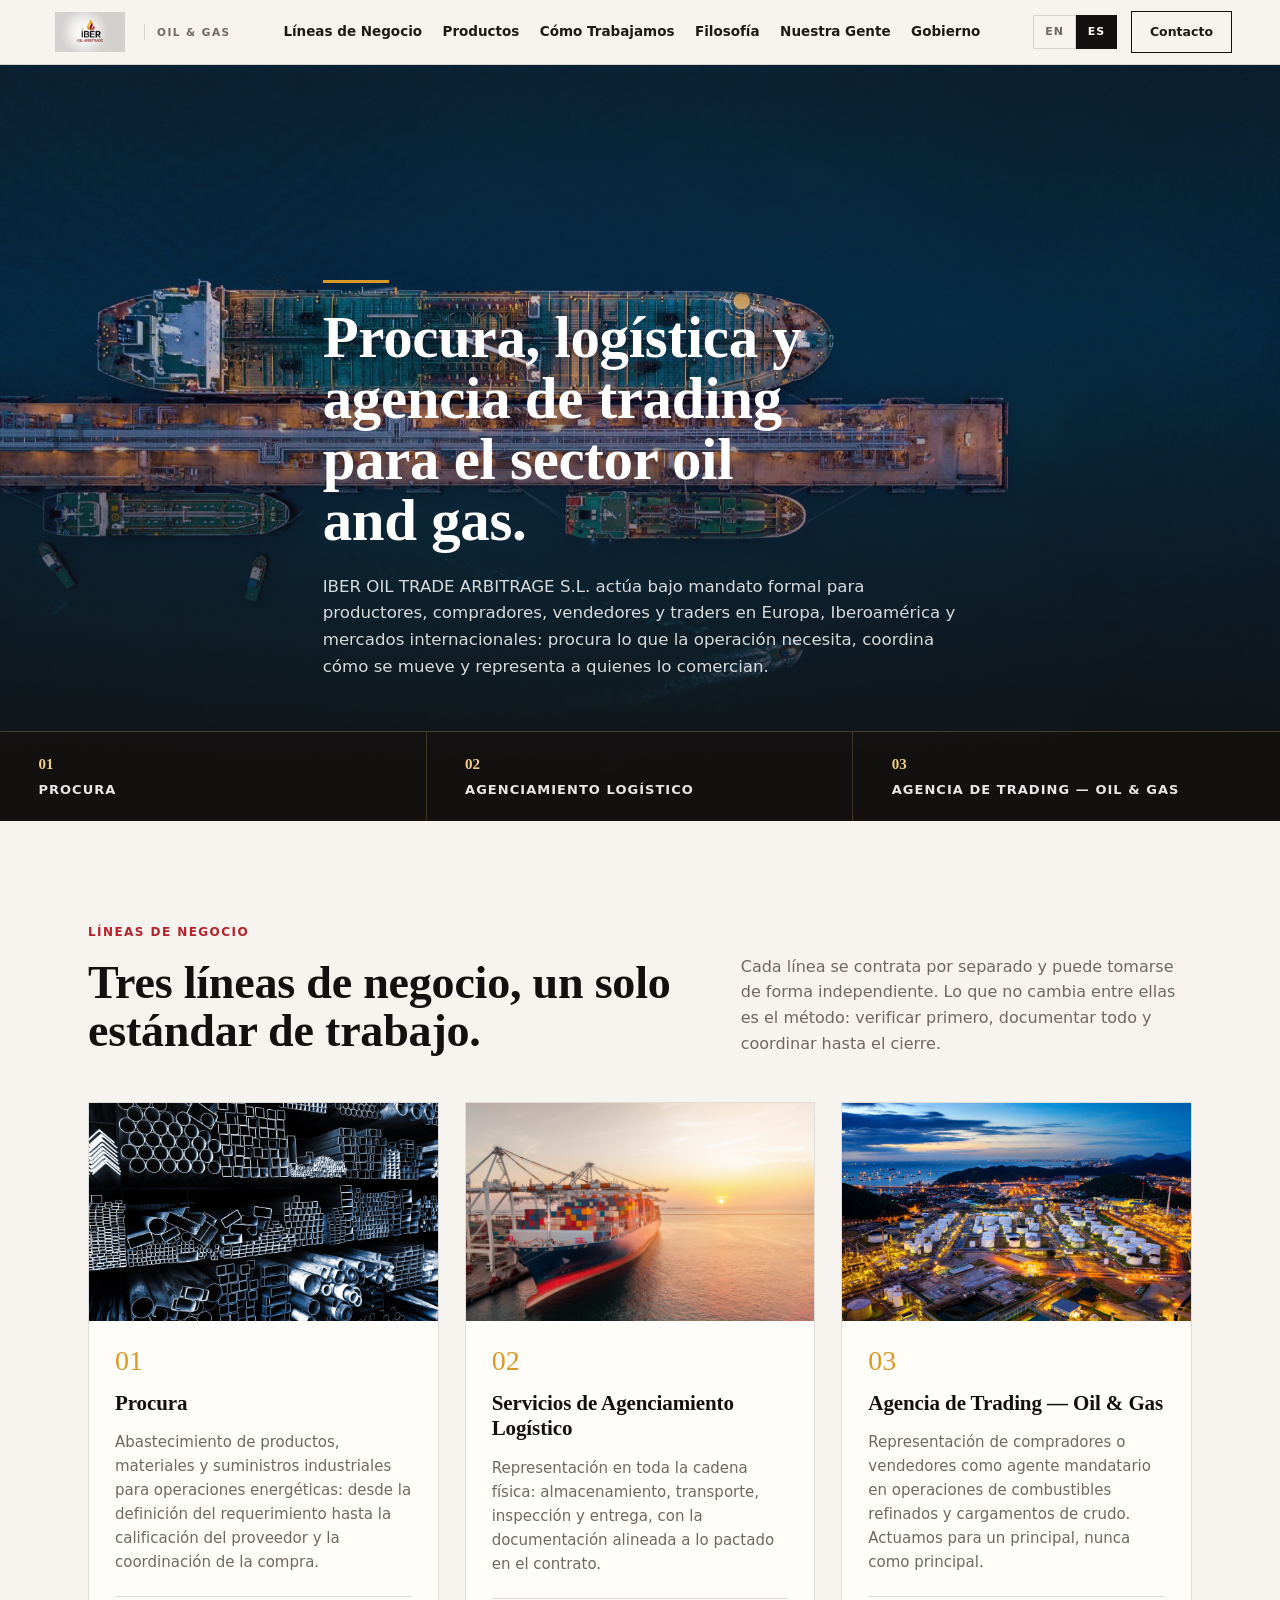
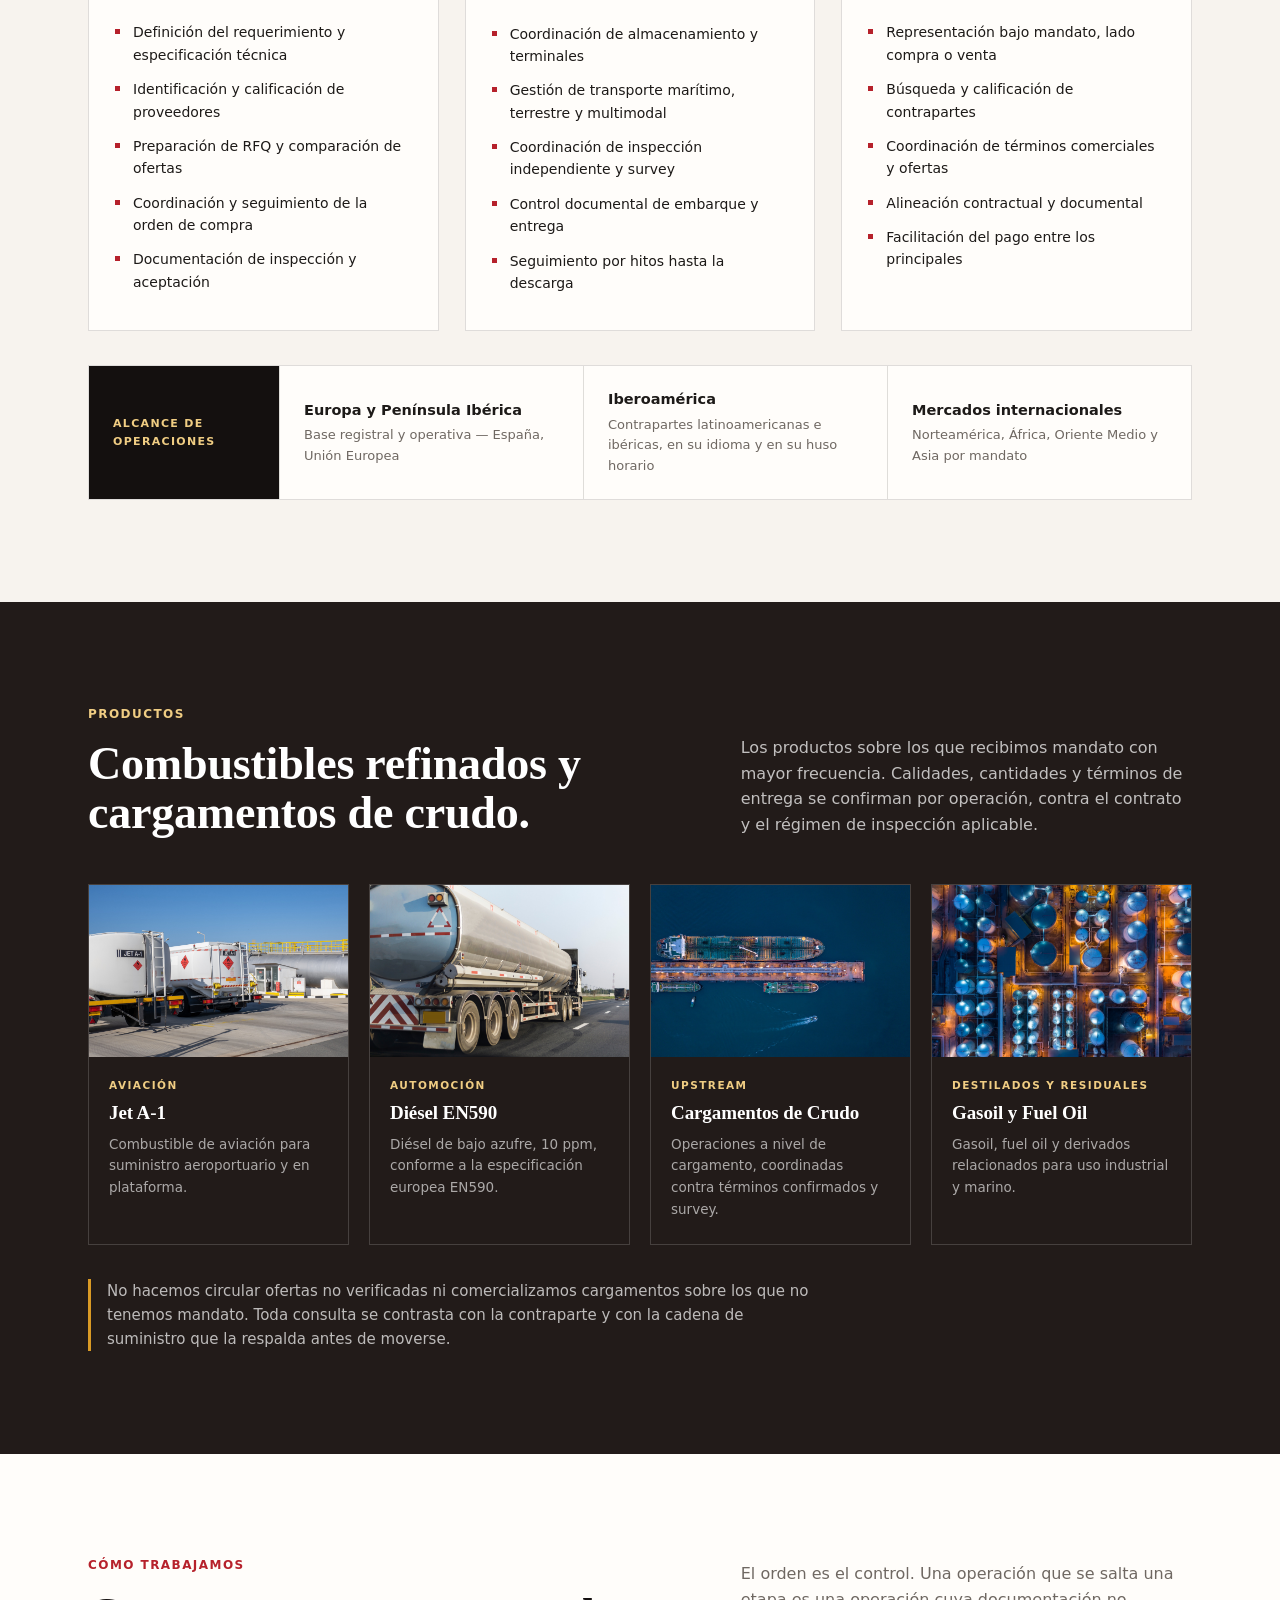
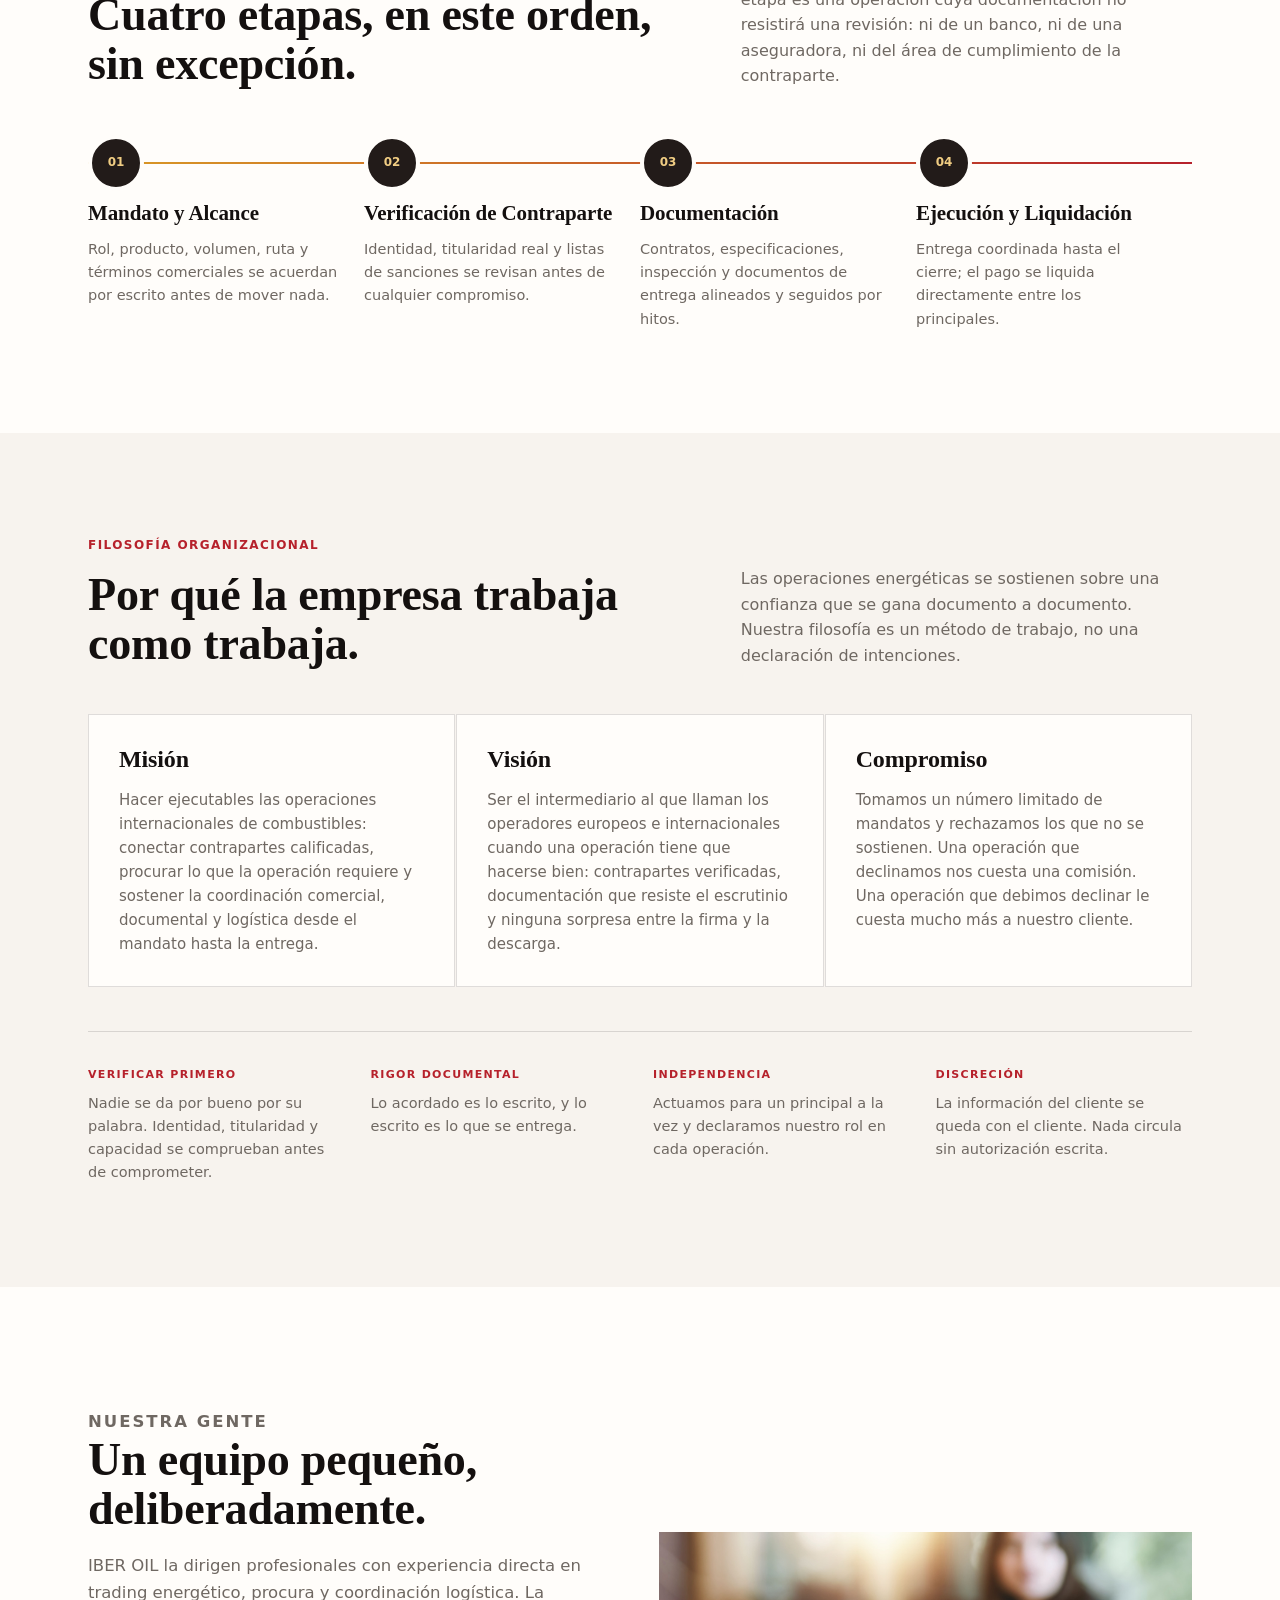
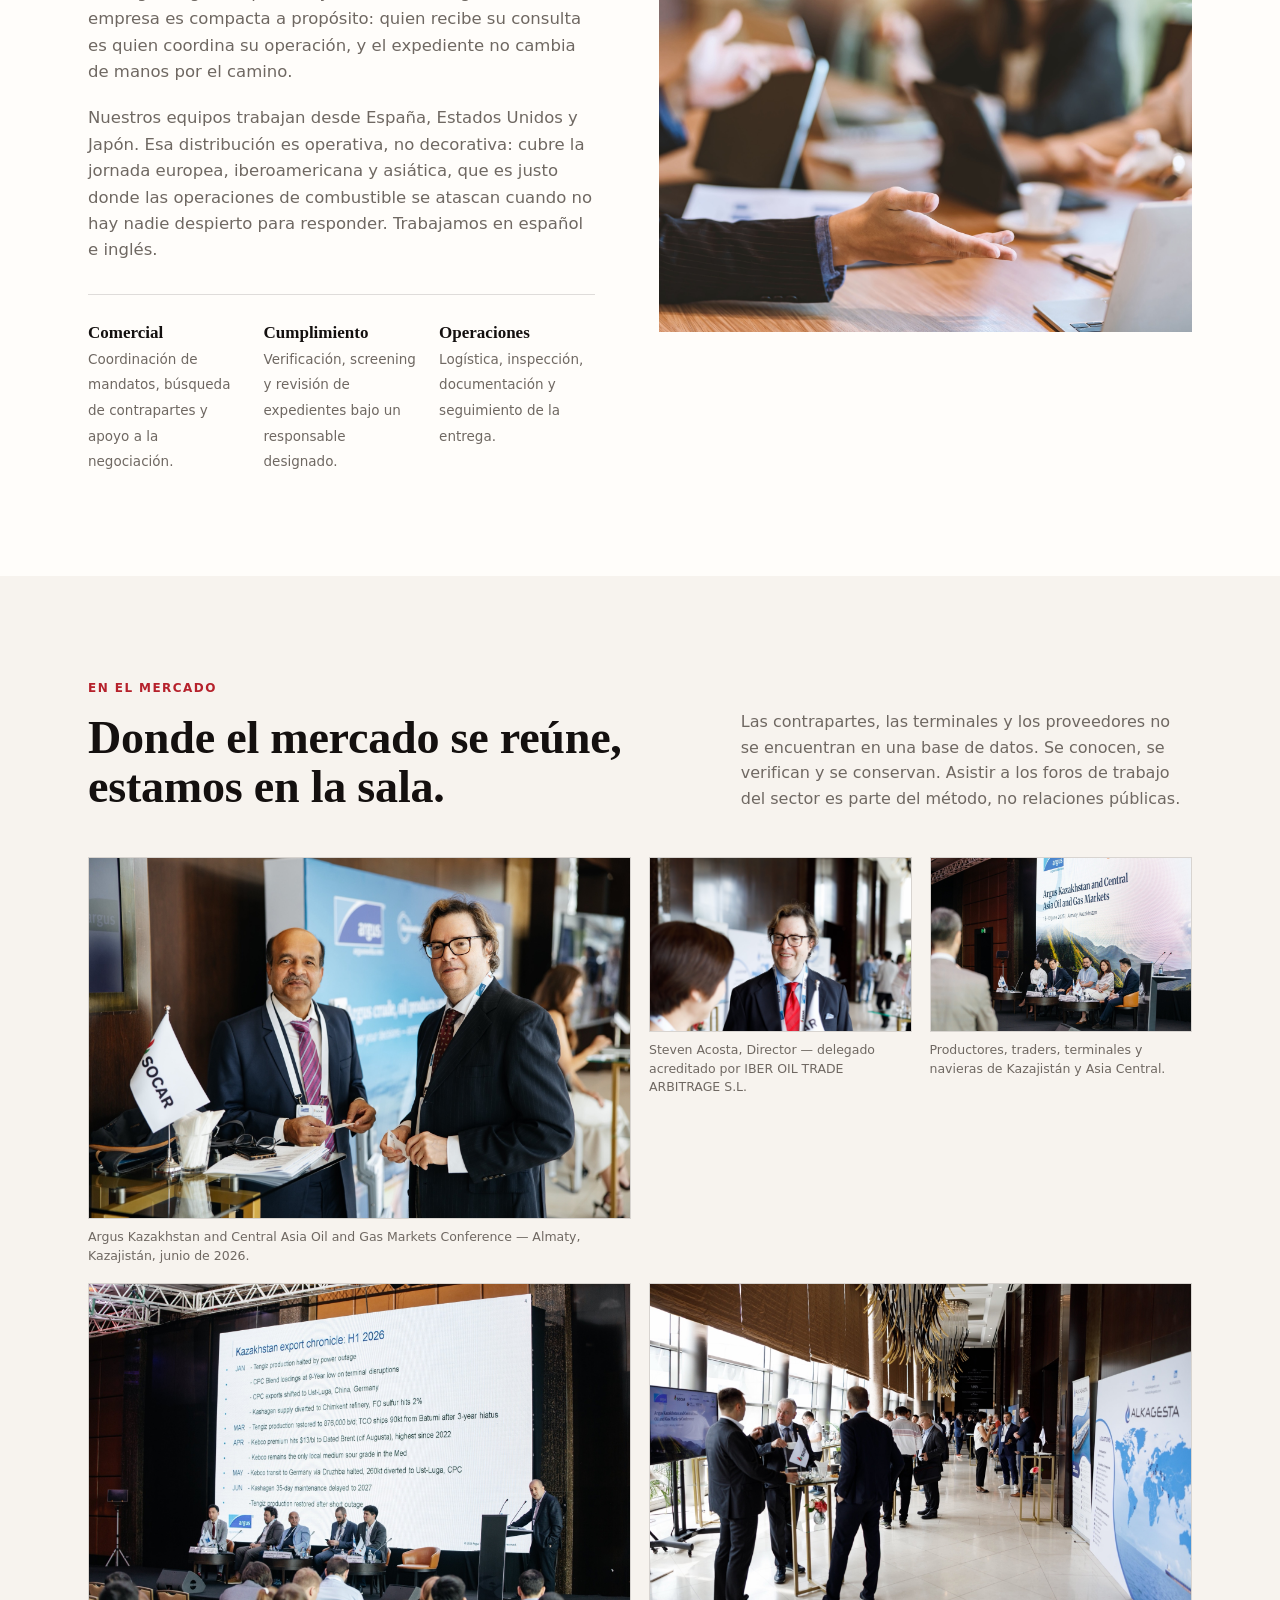
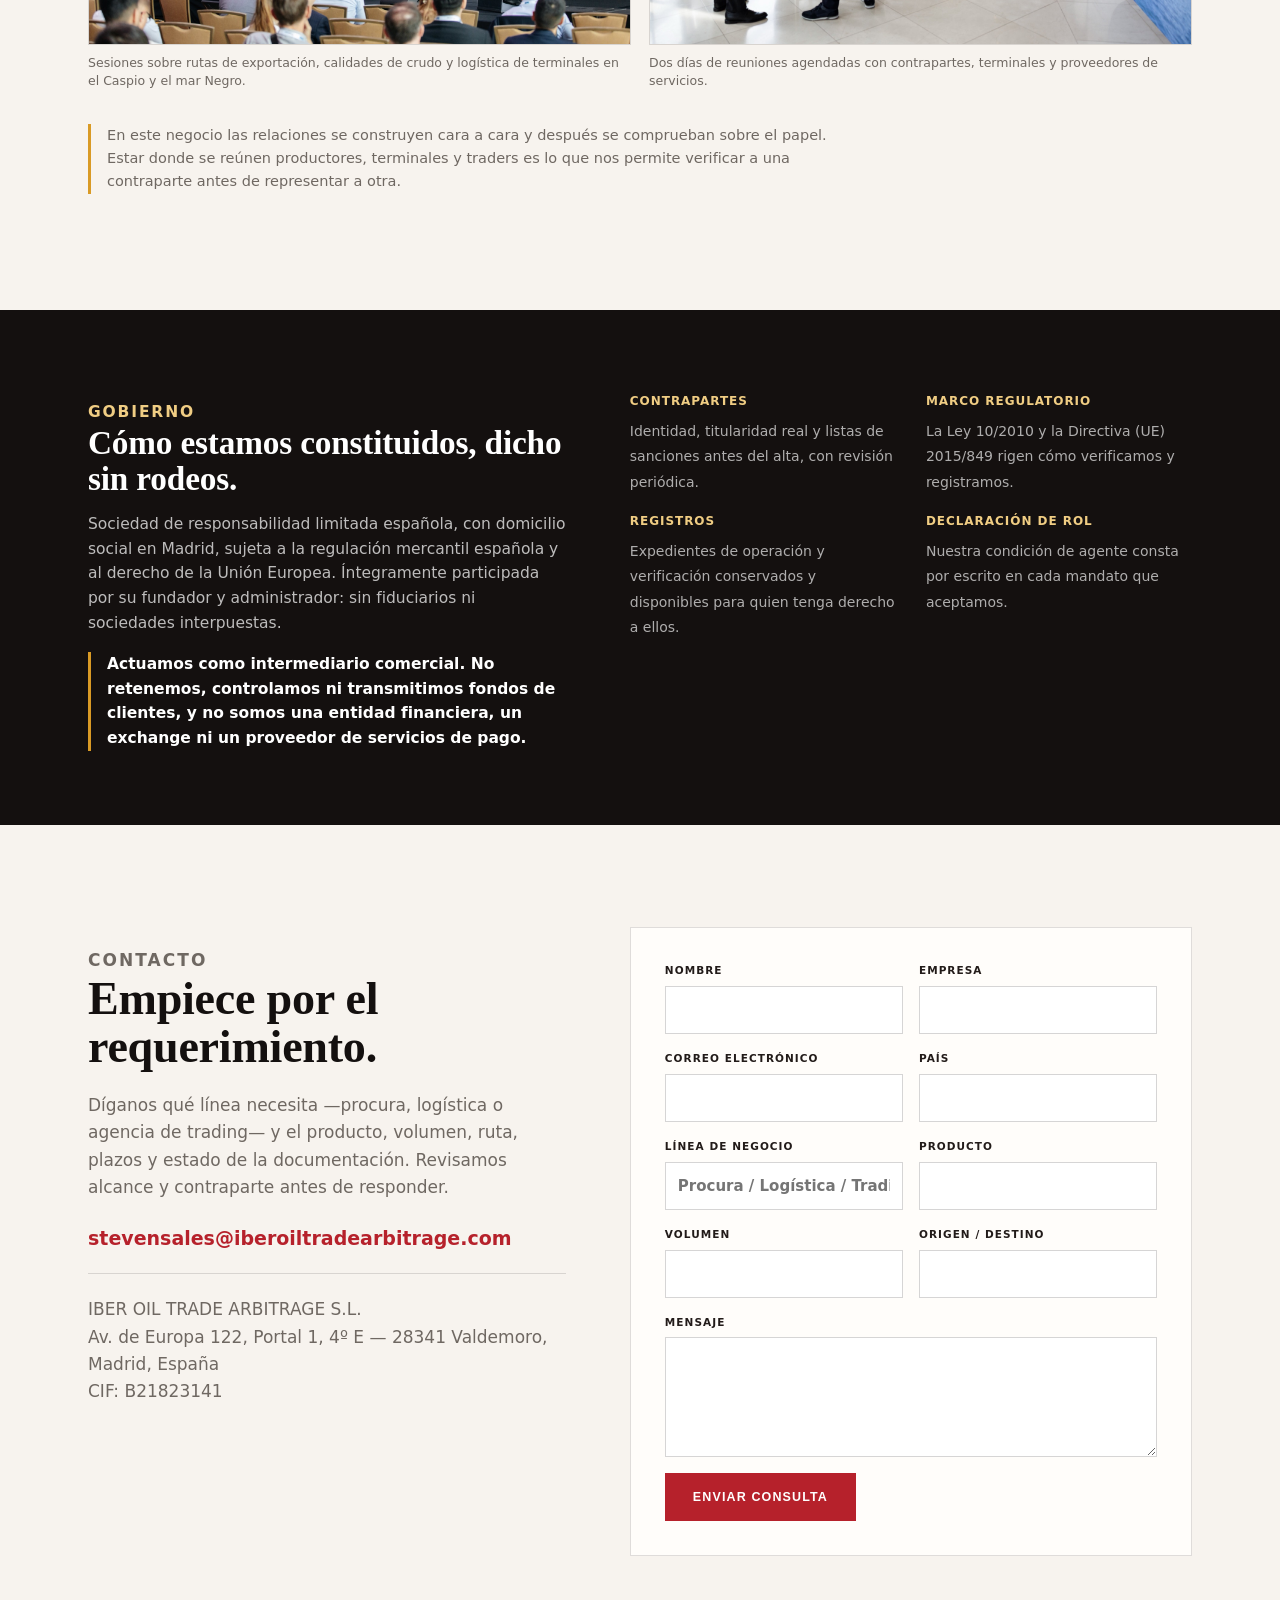
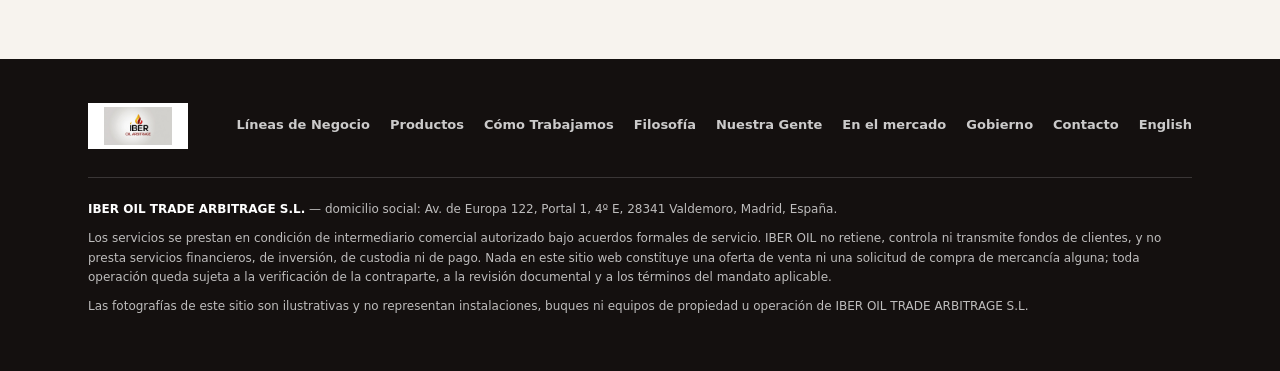
==== es.html @ 7bde7404 "Add 'In the market' section: Argus Kazakhstan and Central Asia conference, Almaty, June 2026 Five ph" ====
<!doctype html>
<html lang="es">
  <head>
    <meta charset="utf-8" />
    <meta name="viewport" content="width=device-width, initial-scale=1" />
    <title>IBER OIL TRADE ARBITRAGE S.L. — Procura, Agenciamiento Logístico y Agencia de Trading en Oil &amp; Gas</title>
    <meta
      name="description"
      content="IBER OIL TRADE ARBITRAGE S.L. — tres líneas de negocio para el sector oil and gas: procura, servicios de agenciamiento logístico y agencia de trading de combustibles refinados y cargamentos de crudo. Europa, Iberoamérica y mercados internacionales. Madrid, España."
    />
    <link rel="alternate" hreflang="es" href="./es.html" />
    <link rel="alternate" hreflang="en" href="./index.html" />
    <link rel="stylesheet" href="./styles.css" />
  </head>
  <body>
    <header class="site-header">
      <a class="brand" href="#top">
        <img src="./assets/iber-oil-logo.jpg" alt="IBER OIL TRADE ARBITRAGE S.L." />
        <span>Oil &amp; Gas</span>
      </a>
      <nav class="main-nav">
        <a href="#lines">Líneas de Negocio</a>
        <a href="#products">Productos</a>
        <a href="#process">Cómo Trabajamos</a>
        <a href="#philosophy">Filosofía</a>
        <a href="#people">Nuestra Gente</a>
        <a href="#governance">Gobierno</a>
      </nav>
      <div class="header-aside">
        <span class="lang">
          <a href="./index.html">EN</a>
          <a class="is-active" href="./es.html">ES</a>
        </span>
        <a class="header-cta" href="#contact">Contacto</a>
      </div>
    </header>

    <main id="top">
      <section class="hero">
        <img src="./assets/hero-tanker-terminal.jpg" alt="Vista aérea de un buque tanque atracado en una terminal marítima" />
        <div class="hero-content rail">
          <div class="hero-rule"></div>
          <h1>Procura, logística y agencia de trading para el sector oil and gas.</h1>
          <p>
            IBER OIL TRADE ARBITRAGE S.L. actúa bajo mandato formal para productores, compradores, vendedores y
            traders en Europa, Iberoamérica y mercados internacionales: procura lo que la operación necesita,
            coordina cómo se mueve y representa a quienes lo comercian.
          </p>
        </div>
        <div class="lines-strip">
          <a href="#procurement"><b>01</b> Procura</a>
          <a href="#logistics"><b>02</b> Agenciamiento Logístico</a>
          <a href="#trading"><b>03</b> Agencia de Trading — Oil &amp; Gas</a>
        </div>
      </section>

      <section id="lines" class="section">
        <div class="rail">
          <div class="section-heading">
            <div>
              <p class="section-label">Líneas de Negocio</p>
              <h2>Tres líneas de negocio, un solo estándar de trabajo.</h2>
            </div>
            <p>
              Cada línea se contrata por separado y puede tomarse de forma independiente. Lo que no cambia entre
              ellas es el método: verificar primero, documentar todo y coordinar hasta el cierre.
            </p>
          </div>

          <div class="lines-grid">
            <article class="line-card" id="procurement">
              <img src="./assets/procurement-steel-store.jpg" alt="Existencias de suministro industrial en almacén" />
              <div class="line-card-body">
                <span class="line-number">01</span>
                <h3>Procura</h3>
                <p>
                  Abastecimiento de productos, materiales y suministros industriales para operaciones energéticas:
                  desde la definición del requerimiento hasta la calificación del proveedor y la coordinación de la
                  compra.
                </p>
                <ul>
                  <li>Definición del requerimiento y especificación técnica</li>
                  <li>Identificación y calificación de proveedores</li>
                  <li>Preparación de RFQ y comparación de ofertas</li>
                  <li>Coordinación y seguimiento de la orden de compra</li>
                  <li>Documentación de inspección y aceptación</li>
                </ul>
              </div>
            </article>

            <article class="line-card" id="logistics">
              <img src="./assets/logistics-crane-terminal.jpg" alt="Grúa de terminal cargando carga en puerto al atardecer" />
              <div class="line-card-body">
                <span class="line-number">02</span>
                <h3>Servicios de Agenciamiento Logístico</h3>
                <p>
                  Representación en toda la cadena física: almacenamiento, transporte, inspección y entrega, con la
                  documentación alineada a lo pactado en el contrato.
                </p>
                <ul>
                  <li>Coordinación de almacenamiento y terminales</li>
                  <li>Gestión de transporte marítimo, terrestre y multimodal</li>
                  <li>Coordinación de inspección independiente y survey</li>
                  <li>Control documental de embarque y entrega</li>
                  <li>Seguimiento por hitos hasta la descarga</li>
                </ul>
              </div>
            </article>

            <article class="line-card" id="trading">
              <img src="./assets/refinery-twilight.jpg" alt="Instalación de refinería al anochecer" />
              <div class="line-card-body">
                <span class="line-number">03</span>
                <h3>Agencia de Trading — Oil &amp; Gas</h3>
                <p>
                  Representación de compradores o vendedores como agente mandatario en operaciones de combustibles
                  refinados y cargamentos de crudo. Actuamos para un principal, nunca como principal.
                </p>
                <ul>
                  <li>Representación bajo mandato, lado compra o venta</li>
                  <li>Búsqueda y calificación de contrapartes</li>
                  <li>Coordinación de términos comerciales y ofertas</li>
                  <li>Alineación contractual y documental</li>
                  <li>Facilitación del pago entre los principales</li>
                </ul>
              </div>
            </article>
          </div>

          <div class="scope">
            <strong>Alcance de operaciones</strong>
            <span>
              Europa y Península Ibérica
              <em>Base registral y operativa — España, Unión Europea</em>
            </span>
            <span>
              Iberoamérica
              <em>Contrapartes latinoamericanas e ibéricas, en su idioma y en su huso horario</em>
            </span>
            <span>
              Mercados internacionales
              <em>Norteamérica, África, Oriente Medio y Asia por mandato</em>
            </span>
          </div>
        </div>
      </section>

      <section id="products" class="section products">
        <div class="rail">
          <div class="section-heading">
            <div>
              <p class="section-label on-dark">Productos</p>
              <h2>Combustibles refinados y cargamentos de crudo.</h2>
            </div>
            <p>
              Los productos sobre los que recibimos mandato con mayor frecuencia. Calidades, cantidades y términos de
              entrega se confirman por operación, contra el contrato y el régimen de inspección aplicable.
            </p>
          </div>

          <div class="product-grid">
            <article class="product-card">
              <img src="./assets/jet-a1-refuelling.jpg" alt="Equipos de suministro de Jet A-1 en terminal aeroportuaria" />
              <div>
                <span>Aviación</span>
                <h3>Jet A-1</h3>
                <p>Combustible de aviación para suministro aeroportuario y en plataforma.</p>
              </div>
            </article>
            <article class="product-card">
              <img src="./assets/fuel-road-transport.jpg" alt="Camión cisterna transportando combustible" />
              <div>
                <span>Automoción</span>
                <h3>Diésel EN590</h3>
                <p>Diésel de bajo azufre, 10 ppm, conforme a la especificación europea EN590.</p>
              </div>
            </article>
            <article class="product-card">
              <img src="./assets/hero-tanker-terminal.jpg" alt="Buque tanque de crudo en terminal marítima" />
              <div>
                <span>Upstream</span>
                <h3>Cargamentos de Crudo</h3>
                <p>Operaciones a nivel de cargamento, coordinadas contra términos confirmados y survey.</p>
              </div>
            </article>
            <article class="product-card">
              <img src="./assets/tank-farm-night.jpg" alt="Parque de tanques de almacenamiento en terminal petrolera de noche" />
              <div>
                <span>Destilados y Residuales</span>
                <h3>Gasoil y Fuel Oil</h3>
                <p>Gasoil, fuel oil y derivados relacionados para uso industrial y marino.</p>
              </div>
            </article>
          </div>

          <p class="products-note">
            No hacemos circular ofertas no verificadas ni comercializamos cargamentos sobre los que no tenemos
            mandato. Toda consulta se contrasta con la contraparte y con la cadena de suministro que la respalda
            antes de moverse.
          </p>
        </div>
      </section>

      <section id="process" class="section process">
        <div class="rail">
          <div class="section-heading">
            <div>
              <p class="section-label">Cómo Trabajamos</p>
              <h2>Cuatro etapas, en este orden, sin excepción.</h2>
            </div>
            <p>
              El orden es el control. Una operación que se salta una etapa es una operación cuya documentación no
              resistirá una revisión: ni de un banco, ni de una aseguradora, ni del área de cumplimiento de la
              contraparte.
            </p>
          </div>
          <div class="process-rail">
            <article>
              <span>01</span>
              <h3>Mandato y Alcance</h3>
              <p>Rol, producto, volumen, ruta y términos comerciales se acuerdan por escrito antes de mover nada.</p>
            </article>
            <article>
              <span>02</span>
              <h3>Verificación de Contraparte</h3>
              <p>Identidad, titularidad real y listas de sanciones se revisan antes de cualquier compromiso.</p>
            </article>
            <article>
              <span>03</span>
              <h3>Documentación</h3>
              <p>Contratos, especificaciones, inspección y documentos de entrega alineados y seguidos por hitos.</p>
            </article>
            <article>
              <span>04</span>
              <h3>Ejecución y Liquidación</h3>
              <p>Entrega coordinada hasta el cierre; el pago se liquida directamente entre los principales.</p>
            </article>
          </div>
        </div>
      </section>

      <section id="philosophy" class="section philosophy">
        <div class="rail">
          <div class="section-heading">
            <div>
              <p class="section-label">Filosofía Organizacional</p>
              <h2>Por qué la empresa trabaja como trabaja.</h2>
            </div>
            <p>
              Las operaciones energéticas se sostienen sobre una confianza que se gana documento a documento. Nuestra
              filosofía es un método de trabajo, no una declaración de intenciones.
            </p>
          </div>

          <div class="philosophy-grid">
            <article>
              <h3>Misión</h3>
              <p>
                Hacer ejecutables las operaciones internacionales de combustibles: conectar contrapartes calificadas,
                procurar lo que la operación requiere y sostener la coordinación comercial, documental y logística
                desde el mandato hasta la entrega.
              </p>
            </article>
            <article>
              <h3>Visión</h3>
              <p>
                Ser el intermediario al que llaman los operadores europeos e internacionales cuando una operación
                tiene que hacerse bien: contrapartes verificadas, documentación que resiste el escrutinio y ninguna
                sorpresa entre la firma y la descarga.
              </p>
            </article>
            <article>
              <h3>Compromiso</h3>
              <p>
                Tomamos un número limitado de mandatos y rechazamos los que no se sostienen. Una operación que
                declinamos nos cuesta una comisión. Una operación que debimos declinar le cuesta mucho más a nuestro
                cliente.
              </p>
            </article>
          </div>

          <div class="values">
            <div>
              <strong>Verificar primero</strong>
              <p>Nadie se da por bueno por su palabra. Identidad, titularidad y capacidad se comprueban antes de comprometer.</p>
            </div>
            <div>
              <strong>Rigor documental</strong>
              <p>Lo acordado es lo escrito, y lo escrito es lo que se entrega.</p>
            </div>
            <div>
              <strong>Independencia</strong>
              <p>Actuamos para un principal a la vez y declaramos nuestro rol en cada operación.</p>
            </div>
            <div>
              <strong>Discreción</strong>
              <p>La información del cliente se queda con el cliente. Nada circula sin autorización escrita.</p>
            </div>
          </div>
        </div>
      </section>

      <section id="people" class="section people">
        <div class="rail split">
          <div class="people-copy">
            <p class="section-label">Nuestra Gente</p>
            <h2>Un equipo pequeño, deliberadamente.</h2>
            <p>
              IBER OIL la dirigen profesionales con experiencia directa en trading energético, procura y coordinación
              logística. La empresa es compacta a propósito: quien recibe su consulta es quien coordina su operación,
              y el expediente no cambia de manos por el camino.
            </p>
            <p>
              Nuestros equipos trabajan desde España, Estados Unidos y Japón. Esa distribución es operativa, no
              decorativa: cubre la jornada europea, iberoamericana y asiática, que es justo donde las operaciones de
              combustible se atascan cuando no hay nadie despierto para responder. Trabajamos en español e inglés.
            </p>
            <div class="people-facts">
              <div>
                <strong>Comercial</strong>
                <span>Coordinación de mandatos, búsqueda de contrapartes y apoyo a la negociación.</span>
              </div>
              <div>
                <strong>Cumplimiento</strong>
                <span>Verificación, screening y revisión de expedientes bajo un responsable designado.</span>
              </div>
              <div>
                <strong>Operaciones</strong>
                <span>Logística, inspección, documentación y seguimiento de la entrega.</span>
              </div>
            </div>
          </div>
          <figure>
            <img src="./assets/team-meeting.jpg" alt="Profesionales revisando un expediente de operación en una reunión" />
          </figure>
        </div>
      </section>

      <section id="presence" class="section presence">
        <div class="rail">
          <div class="section-heading">
            <div>
              <p class="section-label">En el mercado</p>
              <h2>Donde el mercado se reúne, estamos en la sala.</h2>
            </div>
            <p>
              Las contrapartes, las terminales y los proveedores no se encuentran en una base de datos. Se conocen,
              se verifican y se conservan. Asistir a los foros de trabajo del sector es parte del método, no
              relaciones públicas.
            </p>
          </div>

          <div class="presence-grid">
            <figure class="wide">
              <img src="./assets/market-almaty-networking.jpg" alt="Steven Acosta intercambiando tarjetas con un delegado en la conferencia Argus de Almaty" />
              <figcaption>
                Argus Kazakhstan and Central Asia Oil and Gas Markets Conference — Almaty, Kazajistán, junio de 2026.
              </figcaption>
            </figure>
            <figure>
              <img class="focus-upper" src="./assets/market-almaty-delegate.jpg" alt="Steven Acosta, Director de IBER OIL TRADE ARBITRAGE S.L., en la conferencia" />
              <figcaption>Steven Acosta, Director — delegado acreditado por IBER OIL TRADE ARBITRAGE S.L.</figcaption>
            </figure>
            <figure>
              <img src="./assets/market-almaty-conference.jpg" alt="Escenario de la conferencia durante una sesión de panel en Almaty" />
              <figcaption>Productores, traders, terminales y navieras de Kazajistán y Asia Central.</figcaption>
            </figure>
            <figure class="wide">
              <img src="./assets/market-almaty-panel.jpg" alt="Sesión de panel sobre rutas de exportación de crudo kazajo" />
              <figcaption>Sesiones sobre rutas de exportación, calidades de crudo y logística de terminales en el Caspio y el mar Negro.</figcaption>
            </figure>
            <figure class="wide">
              <img src="./assets/market-almaty-hall.jpg" alt="Delegados reunidos en el área de exposición de la conferencia" />
              <figcaption>Dos días de reuniones agendadas con contrapartes, terminales y proveedores de servicios.</figcaption>
            </figure>
          </div>

          <p class="presence-note">
            En este negocio las relaciones se construyen cara a cara y después se comprueban sobre el papel. Estar
            donde se reúnen productores, terminales y traders es lo que nos permite verificar a una contraparte antes
            de representar a otra.
          </p>
        </div>
      </section>

      <section id="governance" class="governance">
        <div class="rail">
          <div>
            <p class="section-label on-dark">Gobierno</p>
            <h2>Cómo estamos constituidos, dicho sin rodeos.</h2>
            <p>
              Sociedad de responsabilidad limitada española, con domicilio social en Madrid, sujeta a la regulación
              mercantil española y al derecho de la Unión Europea. Íntegramente participada por su fundador y
              administrador: sin fiduciarios ni sociedades interpuestas.
            </p>
            <p class="custody">
              Actuamos como intermediario comercial. No retenemos, controlamos ni transmitimos fondos de clientes, y
              no somos una entidad financiera, un exchange ni un proveedor de servicios de pago.
            </p>
          </div>
          <div class="governance-items">
            <div>
              <strong>Contrapartes</strong>
              <span>Identidad, titularidad real y listas de sanciones antes del alta, con revisión periódica.</span>
            </div>
            <div>
              <strong>Marco regulatorio</strong>
              <span>La Ley 10/2010 y la Directiva (UE) 2015/849 rigen cómo verificamos y registramos.</span>
            </div>
            <div>
              <strong>Registros</strong>
              <span>Expedientes de operación y verificación conservados y disponibles para quien tenga derecho a ellos.</span>
            </div>
            <div>
              <strong>Declaración de rol</strong>
              <span>Nuestra condición de agente consta por escrito en cada mandato que aceptamos.</span>
            </div>
          </div>
        </div>
      </section>

      <section id="contact" class="section contact">
        <div class="rail split">
          <div class="contact-copy">
            <p class="section-label">Contacto</p>
            <h2>Empiece por el requerimiento.</h2>
            <p>
              Díganos qué línea necesita —procura, logística o agencia de trading— y el producto, volumen, ruta,
              plazos y estado de la documentación. Revisamos alcance y contraparte antes de responder.
            </p>
            <a class="contact-mail" href="mailto:stevensales@iberoiltradearbitrage.com">stevensales@iberoiltradearbitrage.com</a>
            <p class="office">
              IBER OIL TRADE ARBITRAGE S.L.<br />
              Av. de Europa 122, Portal 1, 4º E — 28341 Valdemoro, Madrid, España<br />
              CIF: B21823141
            </p>
          </div>
          <form class="form">
            <label>
              Nombre
              <input type="text" name="name" autocomplete="name" />
            </label>
            <label>
              Empresa
              <input type="text" name="company" autocomplete="organization" />
            </label>
            <label>
              Correo electrónico
              <input type="email" name="email" autocomplete="email" />
            </label>
            <label>
              País
              <input type="text" name="country" autocomplete="country-name" />
            </label>
            <label>
              Línea de negocio
              <input type="text" name="line" placeholder="Procura / Logística / Trading" />
            </label>
            <label>
              Producto
              <input type="text" name="product" />
            </label>
            <label>
              Volumen
              <input type="text" name="volume" />
            </label>
            <label>
              Origen / destino
              <input type="text" name="route" />
            </label>
            <label class="full">
              Mensaje
              <textarea name="message" rows="4"></textarea>
            </label>
            <button type="submit">Enviar consulta</button>
            <p class="form-note" role="status" aria-live="polite"></p>
          </form>
        </div>
      </section>
    </main>

    <footer class="site-footer">
      <div class="rail">
        <div class="footer-top">
          <img src="./assets/iber-oil-logo.jpg" alt="IBER OIL TRADE ARBITRAGE S.L." />
          <nav>
            <a href="#lines">Líneas de Negocio</a>
            <a href="#products">Productos</a>
            <a href="#process">Cómo Trabajamos</a>
            <a href="#philosophy">Filosofía</a>
            <a href="#people">Nuestra Gente</a>
            <a href="#presence">En el mercado</a>
            <a href="#governance">Gobierno</a>
            <a href="#contact">Contacto</a>
            <a href="./index.html">English</a>
          </nav>
        </div>
        <div class="legal">
          <p>
            <strong>IBER OIL TRADE ARBITRAGE S.L.</strong> — domicilio social: Av. de Europa 122, Portal 1, 4º E,
            28341 Valdemoro, Madrid, España.
          </p>
          <p>
            Los servicios se prestan en condición de intermediario comercial autorizado bajo acuerdos formales de
            servicio. IBER OIL no retiene, controla ni transmite fondos de clientes, y no presta servicios
            financieros, de inversión, de custodia ni de pago. Nada en este sitio web constituye una oferta de venta
            ni una solicitud de compra de mercancía alguna; toda operación queda sujeta a la verificación de la
            contraparte, a la revisión documental y a los términos del mandato aplicable.
          </p>
          <p>
            Las fotografías de este sitio son ilustrativas y no representan instalaciones, buques ni equipos de
            propiedad u operación de IBER OIL TRADE ARBITRAGE S.L.
          </p>
        </div>
      </div>
    </footer>
    <script src="./script.js"></script>
  </body>
</html>
---- styles.css ----
/* IBER OIL TRADE ARBITRAGE S.L. — public website, draft v3 (bilingual, photographic)
   Visual language: RINCONCD67 v6 editorial system — warm paper, serif display,
   uppercase section labels, numbered cards, dark contrast bands.
   Palette re-tokenised to the IBER mark: amber flame, crimson wordmark, charcoal.
   Content architecture: three business lines first, products signposted,
   organisational philosophy and people. Compliance is a restrained block, not the story. */

:root {
  --ink-950: #14100f;
  --ink-900: #221b19;
  --ink-800: #332a26;
  --amber-500: #d99a25;
  --amber-300: #f0cd83;
  --ember-500: #b6212b;
  --ember-600: #8f1a22;
  --paper: #f7f3ee;
  --paper-2: #fffdfa;
  --ink: #1d1a18;
  --muted: #6f6862;
  --line: rgba(29, 26, 24, 0.14);
  --line-dark: rgba(255, 255, 255, 0.16);
  --white: #ffffff;
  --shadow: 0 28px 80px rgba(20, 16, 15, 0.18);
  --rail: 1200px;
}

* {
  box-sizing: border-box;
}

html {
  scroll-behavior: smooth;
}

body {
  margin: 0;
  background: var(--paper);
  color: var(--ink);
  font-family: Inter, ui-sans-serif, system-ui, -apple-system, BlinkMacSystemFont, "Segoe UI", sans-serif;
  line-height: 1.6;
  -webkit-font-smoothing: antialiased;
}

a {
  color: inherit;
}

img {
  display: block;
  max-width: 100%;
}

.rail {
  margin: 0 auto;
  max-width: var(--rail);
  padding: 0 clamp(20px, 5vw, 48px);
}

.section {
  padding: clamp(66px, 8vw, 118px) 0;
}

.section-label {
  color: var(--ember-500);
  font-size: 12px;
  font-weight: 900;
  letter-spacing: 0.12em;
  margin: 0 0 16px;
  text-transform: uppercase;
}

.section-label.on-dark {
  color: var(--amber-300);
}

h1,
h2,
h3 {
  font-family: Georgia, "Times New Roman", serif;
  font-weight: 600;
  letter-spacing: -0.005em;
  margin: 0;
}

h2 {
  color: var(--ink-950);
  font-size: clamp(30px, 3.6vw, 50px);
  line-height: 1.06;
}

h3 {
  color: var(--ink-950);
  font-size: 21px;
  line-height: 1.2;
}

.section-heading {
  align-items: end;
  display: grid;
  gap: 26px;
  grid-template-columns: minmax(0, 1fr) minmax(0, 0.72fr);
  margin-bottom: 46px;
}

.section-heading p:not(.section-label) {
  color: var(--muted);
  font-size: 16px;
  margin: 0;
}

/* ---------- header ---------- */

.site-header {
  align-items: center;
  background: rgba(247, 243, 238, 0.94);
  backdrop-filter: blur(16px);
  border-bottom: 1px solid var(--line);
  display: flex;
  gap: 26px;
  justify-content: space-between;
  padding: 11px clamp(20px, 5vw, 48px);
  position: sticky;
  top: 0;
  z-index: 30;
}

.brand {
  align-items: center;
  display: inline-flex;
  gap: 12px;
  text-decoration: none;
}

.brand img {
  height: 40px;
  object-fit: contain;
  width: 84px;
}

.brand span {
  border-left: 1px solid var(--line);
  color: var(--muted);
  font-size: 10.5px;
  font-weight: 700;
  letter-spacing: 0.14em;
  padding-left: 12px;
  text-transform: uppercase;
}

.main-nav {
  display: flex;
  gap: clamp(12px, 1.6vw, 26px);
}

.main-nav a {
  font-size: 13.5px;
  font-weight: 650;
  text-decoration: none;
}

.main-nav a:hover {
  color: var(--ember-500);
}

.header-aside {
  align-items: center;
  display: flex;
  gap: 14px;
}

.lang {
  display: inline-flex;
  font-size: 11px;
  font-weight: 800;
  letter-spacing: 0.08em;
}

.lang a {
  border: 1px solid var(--line);
  color: var(--muted);
  padding: 7px 11px;
  text-decoration: none;
}

.lang a.is-active {
  background: var(--ink-950);
  border-color: var(--ink-950);
  color: var(--paper-2);
}

.header-cta {
  border: 1px solid var(--ink-950);
  font-size: 12.5px;
  font-weight: 800;
  padding: 10px 18px;
  text-decoration: none;
}

.header-cta:hover {
  background: var(--ink-950);
  color: var(--paper-2);
}

/* ---------- hero ---------- */

.hero {
  align-items: end;
  background: var(--ink-950);
  display: grid;
  min-height: min(84vh, 780px);
  overflow: hidden;
  position: relative;
}

.hero > img {
  height: 100%;
  inset: 0;
  object-fit: cover;
  position: absolute;
  width: 100%;
}

.hero::after {
  background: linear-gradient(180deg, rgba(20, 16, 15, 0.5) 0%, rgba(20, 16, 15, 0.22) 34%, rgba(20, 16, 15, 0.94) 100%);
  content: "";
  inset: 0;
  position: absolute;
}

.hero-content {
  padding-bottom: clamp(96px, 11vw, 148px);
  position: relative;
  z-index: 2;
}

.hero-rule {
  background: var(--amber-500);
  height: 3px;
  margin-bottom: 24px;
  width: 66px;
}

.hero h1 {
  color: var(--white);
  font-size: clamp(36px, 4.6vw, 66px);
  line-height: 1.04;
  max-width: 17ch;
}

.hero p {
  color: rgba(255, 255, 255, 0.84);
  font-size: clamp(16px, 1.3vw, 19px);
  margin: 22px 0 0;
  max-width: 60ch;
}

.lines-strip {
  background: rgba(20, 16, 15, 0.82);
  border-top: 1px solid rgba(240, 205, 131, 0.24);
  bottom: 0;
  display: grid;
  grid-template-columns: repeat(3, 1fr);
  left: 0;
  position: absolute;
  right: 0;
  z-index: 3;
}

.lines-strip a {
  border-right: 1px solid rgba(240, 205, 131, 0.2);
  color: rgba(255, 255, 255, 0.9);
  font-size: clamp(11px, 1.1vw, 13px);
  font-weight: 800;
  letter-spacing: 0.08em;
  padding: 20px clamp(14px, 3vw, 40px);
  text-decoration: none;
  text-transform: uppercase;
}

.lines-strip a:last-child {
  border-right: 0;
}

.lines-strip a:hover {
  background: rgba(217, 154, 37, 0.16);
}

.lines-strip b {
  color: var(--amber-300);
  display: block;
  font-family: Georgia, serif;
  font-size: 15px;
  font-weight: 600;
  letter-spacing: 0;
  margin-bottom: 4px;
}

/* ---------- business lines ---------- */

.lines-grid {
  display: grid;
  gap: 26px;
  grid-template-columns: repeat(3, minmax(0, 1fr));
}

.line-card {
  background: var(--paper-2);
  border: 1px solid var(--line);
  display: flex;
  flex-direction: column;
}

.line-card > img {
  aspect-ratio: 16 / 10;
  object-fit: cover;
  width: 100%;
}

.line-card-body {
  display: flex;
  flex-direction: column;
  flex-grow: 1;
  padding: 26px 26px 30px;
}

.line-number {
  color: var(--amber-500);
  font-family: Georgia, serif;
  font-size: 28px;
  line-height: 1;
  margin-bottom: 16px;
}

.line-card p {
  color: var(--muted);
  font-size: 15px;
  margin: 14px 0 0;
}

.line-card ul {
  border-top: 1px solid var(--line);
  list-style: none;
  margin: 22px 0 0;
  padding: 18px 0 0;
}

.line-card li {
  color: var(--ink);
  font-size: 14px;
  padding: 6px 0 6px 18px;
  position: relative;
}

.line-card li::before {
  background: var(--ember-500);
  content: "";
  height: 5px;
  left: 0;
  position: absolute;
  top: 14px;
  width: 5px;
}

/* ---------- scope ---------- */

.scope {
  background: var(--paper-2);
  border: 1px solid var(--line);
  display: grid;
  grid-template-columns: minmax(190px, 0.62fr) repeat(3, minmax(0, 1fr));
  margin-top: 34px;
}

.scope strong {
  align-content: center;
  background: var(--ink-950);
  color: var(--amber-300);
  display: grid;
  font-size: 11px;
  font-weight: 900;
  letter-spacing: 0.12em;
  padding: 22px 24px;
  text-transform: uppercase;
}

.scope span {
  align-content: center;
  border-left: 1px solid var(--line);
  color: var(--ink);
  display: grid;
  font-size: 14.5px;
  font-weight: 650;
  padding: 22px 24px;
}

.scope span em {
  color: var(--muted);
  display: block;
  font-size: 13px;
  font-style: normal;
  font-weight: 400;
  margin-top: 3px;
}

/* ---------- products ---------- */

.products {
  background: var(--ink-900);
  color: var(--white);
}

.products h2 {
  color: var(--white);
}

.products .section-heading p:not(.section-label) {
  color: rgba(255, 255, 255, 0.72);
}

.product-grid {
  display: grid;
  gap: 20px;
  grid-template-columns: repeat(4, minmax(0, 1fr));
}

.product-card {
  border: 1px solid var(--line-dark);
  overflow: hidden;
}

.product-card img {
  aspect-ratio: 3 / 2;
  object-fit: cover;
  width: 100%;
}

.product-card div {
  padding: 20px 20px 24px;
}

.product-card span {
  color: var(--amber-300);
  display: block;
  font-size: 10.5px;
  font-weight: 800;
  letter-spacing: 0.14em;
  margin-bottom: 8px;
  text-transform: uppercase;
}

.product-card h3 {
  color: var(--white);
  font-size: 19px;
}

.product-card p {
  color: rgba(255, 255, 255, 0.62);
  font-size: 13.5px;
  margin: 9px 0 0;
}

.products-note {
  border-left: 3px solid var(--amber-500);
  color: rgba(255, 255, 255, 0.7);
  font-size: 15px;
  margin: 34px 0 0;
  max-width: 76ch;
  padding-left: 16px;
}

/* ---------- process ---------- */

.process {
  background: var(--paper-2);
}

.process-rail {
  display: grid;
  grid-template-columns: repeat(4, minmax(0, 1fr));
  margin-top: 46px;
  position: relative;
}

.process-rail::before {
  background: linear-gradient(90deg, var(--amber-500), var(--ember-500));
  content: "";
  height: 2px;
  left: 0;
  position: absolute;
  right: 0;
  top: 27px;
}

.process-rail article {
  padding: 66px 24px 0 0;
  position: relative;
}

.process-rail span {
  align-items: center;
  background: var(--ink-900);
  border: 4px solid var(--paper-2);
  border-radius: 50%;
  color: var(--amber-300);
  display: flex;
  font-size: 12px;
  font-weight: 900;
  height: 56px;
  justify-content: center;
  left: 0;
  position: absolute;
  top: 0;
  width: 56px;
  z-index: 1;
}

.process-rail p {
  color: var(--muted);
  font-size: 14.5px;
  margin: 12px 0 0;
}

/* ---------- philosophy ---------- */

.philosophy {
  background: var(--paper);
}

.philosophy-grid {
  display: grid;
  gap: 1px;
  grid-template-columns: repeat(3, minmax(0, 1fr));
}

.philosophy-grid article {
  background: var(--paper-2);
  border: 1px solid var(--line);
  min-height: 250px;
  padding: 30px;
}

.philosophy-grid h3 {
  font-size: 24px;
  margin-bottom: 14px;
}

.philosophy-grid p {
  color: var(--muted);
  font-size: 15px;
  margin: 0;
}

.values {
  border-top: 1px solid var(--line);
  display: grid;
  gap: 26px;
  grid-template-columns: repeat(4, minmax(0, 1fr));
  margin-top: 44px;
  padding-top: 34px;
}

.values div strong {
  color: var(--ember-500);
  display: block;
  font-size: 11px;
  font-weight: 900;
  letter-spacing: 0.12em;
  margin-bottom: 8px;
  text-transform: uppercase;
}

.values div p {
  color: var(--muted);
  font-size: 14.5px;
  margin: 0;
}

/* ---------- people ---------- */

.people {
  background: var(--paper-2);
}

.people .split {
  align-items: center;
  display: grid;
  gap: clamp(32px, 5vw, 72px);
  grid-template-columns: minmax(0, 0.95fr) minmax(0, 1fr);
}

.people figure {
  margin: 0;
}

.people figure img {
  aspect-ratio: 4 / 3;
  object-fit: cover;
  width: 100%;
}

.people-copy p {
  color: var(--muted);
  font-size: 16.5px;
  margin: 20px 0 0;
}

.people-facts {
  border-top: 1px solid var(--line);
  display: grid;
  gap: 20px;
  grid-template-columns: repeat(3, minmax(0, 1fr));
  margin-top: 30px;
  padding-top: 24px;
}

.people-facts strong {
  color: var(--ink-950);
  display: block;
  font-family: Georgia, serif;
  font-size: 17px;
}

.people-facts span {
  color: var(--muted);
  font-size: 13.5px;
}

/* ---------- presence in the market ---------- */

.presence {
  background: var(--paper);
}

.presence-grid {
  display: grid;
  gap: 18px;
  grid-template-columns: repeat(4, minmax(0, 1fr));
  margin-top: 42px;
}

.presence-grid figure {
  margin: 0;
}

.presence-grid figure.wide {
  grid-column: span 2;
}

.presence-grid img {
  aspect-ratio: 3 / 2;
  border: 1px solid var(--line);
  object-fit: cover;
  width: 100%;
}

.presence-grid img.focus-upper {
  object-position: center 32%;
}

.presence-grid figcaption {
  color: var(--muted);
  font-size: 12.5px;
  line-height: 1.45;
  margin-top: 9px;
}

.presence-note {
  border-left: 3px solid var(--amber-500);
  color: var(--muted);
  font-size: 14.5px;
  margin-top: 34px;
  max-width: 82ch;
  padding-left: 16px;
}

/* ---------- governance (restrained) ---------- */

.governance {
  background: var(--ink-950);
  color: var(--white);
  padding: clamp(48px, 6vw, 74px) 0;
}

.governance .rail {
  align-items: start;
  display: grid;
  gap: clamp(28px, 5vw, 64px);
  grid-template-columns: minmax(0, 0.85fr) minmax(0, 1fr);
}

.governance h2 {
  color: var(--white);
  font-size: clamp(26px, 2.6vw, 34px);
}

.governance p {
  color: rgba(255, 255, 255, 0.72);
  font-size: 15.5px;
  margin: 16px 0 0;
}

.governance .custody {
  border-left: 3px solid var(--amber-500);
  color: var(--white);
  font-weight: 600;
  padding-left: 16px;
}

.governance-items {
  display: grid;
  gap: 18px 30px;
  grid-template-columns: repeat(2, minmax(0, 1fr));
  padding-top: 8px;
}

.governance-items div strong {
  color: var(--amber-300);
  display: block;
  font-size: 12px;
  font-weight: 800;
  letter-spacing: 0.08em;
  margin-bottom: 6px;
  text-transform: uppercase;
}

.governance-items div span {
  color: rgba(255, 255, 255, 0.66);
  font-size: 14px;
}

/* ---------- contact ---------- */

.contact {
  background: var(--paper);
}

.contact .split {
  align-items: start;
  display: grid;
  gap: clamp(32px, 5vw, 72px);
  grid-template-columns: minmax(0, 0.85fr) minmax(0, 1fr);
}

.contact-copy p {
  color: var(--muted);
  font-size: 17px;
  margin: 20px 0 0;
}

.contact-mail {
  color: var(--ember-500);
  display: inline-block;
  font-size: 19px;
  font-weight: 800;
  margin-top: 22px;
  text-decoration: none;
}

.office {
  border-top: 1px solid var(--line);
  color: var(--muted);
  font-size: 14px;
  margin-top: 28px;
  padding-top: 22px;
}

.form {
  background: var(--paper-2);
  border: 1px solid var(--line);
  display: grid;
  gap: 16px;
  grid-template-columns: repeat(2, minmax(0, 1fr));
  padding: clamp(22px, 3vw, 34px);
}

label {
  color: var(--ink-900);
  display: grid;
  font-size: 10.5px;
  font-weight: 900;
  gap: 7px;
  letter-spacing: 0.1em;
  text-transform: uppercase;
}

label.full {
  grid-column: 1 / -1;
}

input,
textarea {
  background: var(--white);
  border: 1px solid rgba(29, 26, 24, 0.18);
  color: var(--ink);
  font: inherit;
  font-size: 15px;
  min-height: 46px;
  padding: 11px 12px;
  width: 100%;
}

textarea {
  resize: vertical;
}

input:focus,
textarea:focus {
  border-color: var(--ember-500);
  outline: 3px solid rgba(182, 33, 43, 0.14);
}

.form button {
  background: var(--ember-500);
  border: 0;
  color: var(--white);
  cursor: pointer;
  font-size: 12.5px;
  font-weight: 900;
  justify-self: start;
  letter-spacing: 0.09em;
  min-height: 48px;
  padding: 0 28px;
  text-transform: uppercase;
}

.form button:hover {
  background: var(--ember-600);
}

.form-note {
  align-self: center;
  color: var(--ember-600);
  font-size: 13px;
  margin: 0;
}

/* ---------- footer ---------- */

.site-footer {
  background: var(--ink-950);
  color: rgba(255, 255, 255, 0.72);
  padding: 44px 0 0;
}

.footer-top {
  align-items: center;
  display: flex;
  flex-wrap: wrap;
  gap: 24px;
  justify-content: space-between;
  padding-bottom: 28px;
}

.footer-top img {
  background: var(--white);
  height: 46px;
  object-fit: contain;
  padding: 4px;
  width: 100px;
}

.footer-top nav {
  display: flex;
  flex-wrap: wrap;
  gap: 20px;
}

.footer-top nav a {
  color: rgba(255, 255, 255, 0.78);
  font-size: 13px;
  font-weight: 650;
  text-decoration: none;
}

.legal {
  border-top: 1px solid var(--line-dark);
  font-size: 12px;
  line-height: 1.62;
  padding: 22px 0 44px;
}

.legal p {
  margin: 0 0 10px;
}

.legal strong {
  color: var(--white);
}

/* ---------- responsive ---------- */

@media (max-width: 1060px) {
  .lines-grid,
  .product-grid,
  .process-rail,
  .philosophy-grid,
  .values,
  .presence-grid {
    grid-template-columns: repeat(2, minmax(0, 1fr));
  }

  .presence-grid figure.wide {
    grid-column: span 2;
  }

  .scope {
    grid-template-columns: 1fr;
  }

  .scope span {
    border-left: 0;
    border-top: 1px solid var(--line);
  }

  .process-rail::before {
    display: none;
  }
}

@media (max-width: 900px) {
  .main-nav {
    display: none;
  }

  .section-heading,
  .people .split,
  .contact .split,
  .governance .rail {
    grid-template-columns: 1fr;
  }

  .lines-strip {
    grid-template-columns: 1fr;
  }

  .lines-strip a {
    border-bottom: 1px solid rgba(240, 205, 131, 0.18);
    border-right: 0;
    padding: 12px 20px;
  }

  .lines-strip b {
    display: inline;
    margin-right: 8px;
  }

  .hero-content {
    padding-bottom: 190px;
  }
}

@media (max-width: 620px) {
  .lines-grid,
  .product-grid,
  .process-rail,
  .philosophy-grid,
  .values,
  .people-facts,
  .governance-items,
  .presence-grid,
  .form {
    grid-template-columns: 1fr;
  }

  .presence-grid figure.wide {
    grid-column: auto;
  }

  .header-cta {
    display: none;
  }

  .hero {
    min-height: 640px;
  }

  .philosophy-grid article {
    min-height: auto;
  }
}
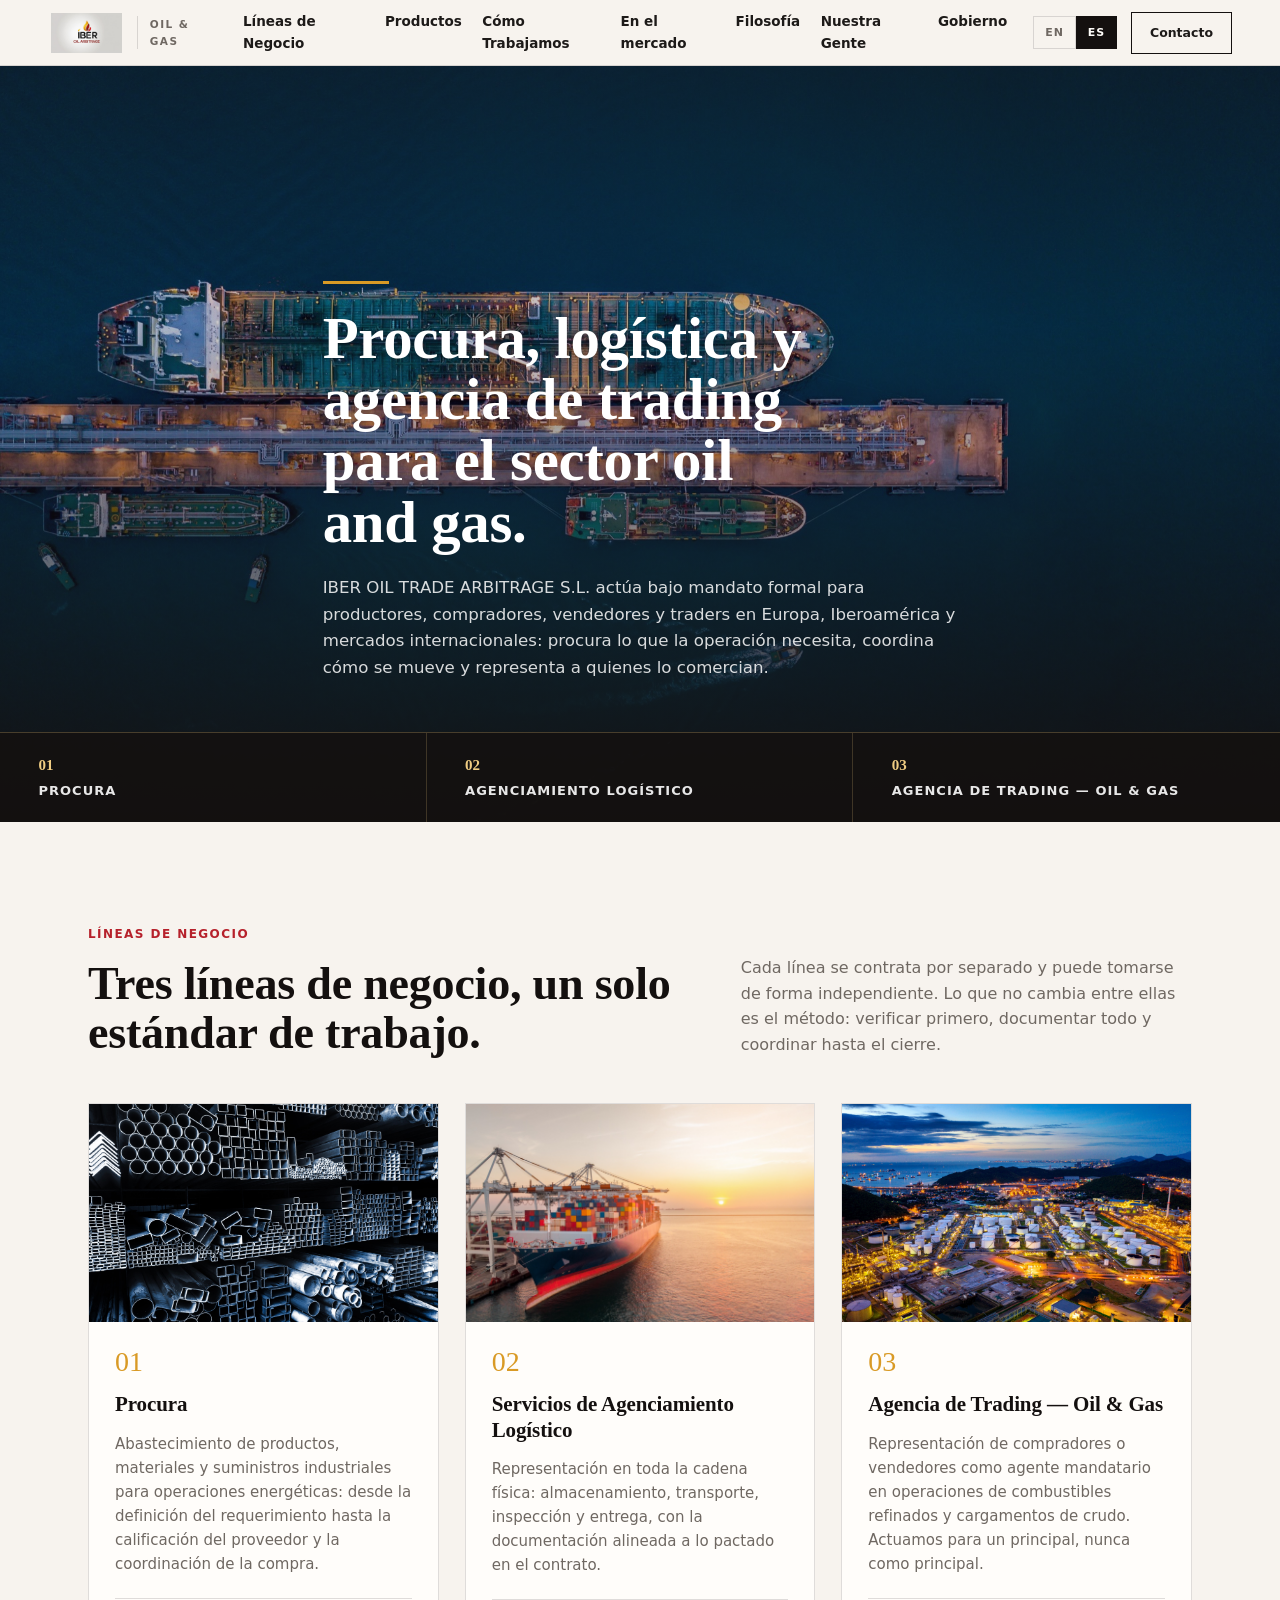
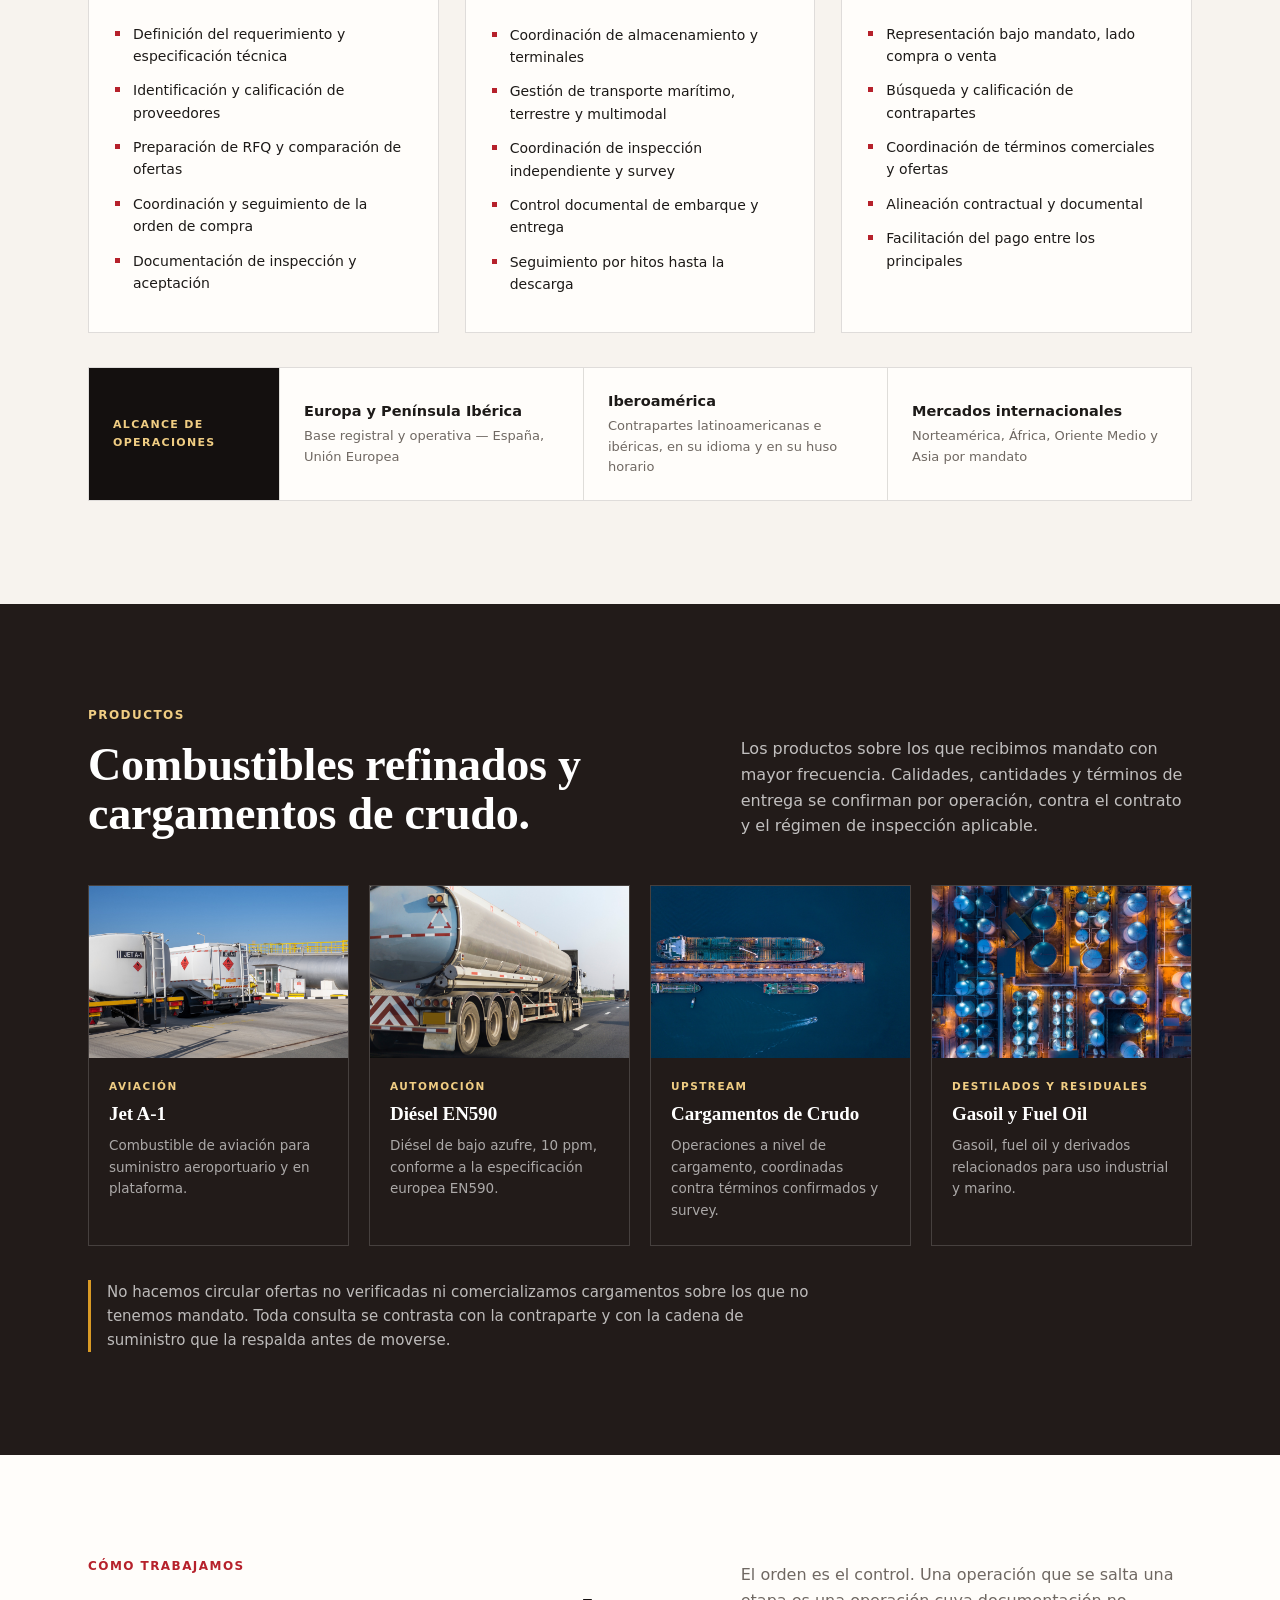
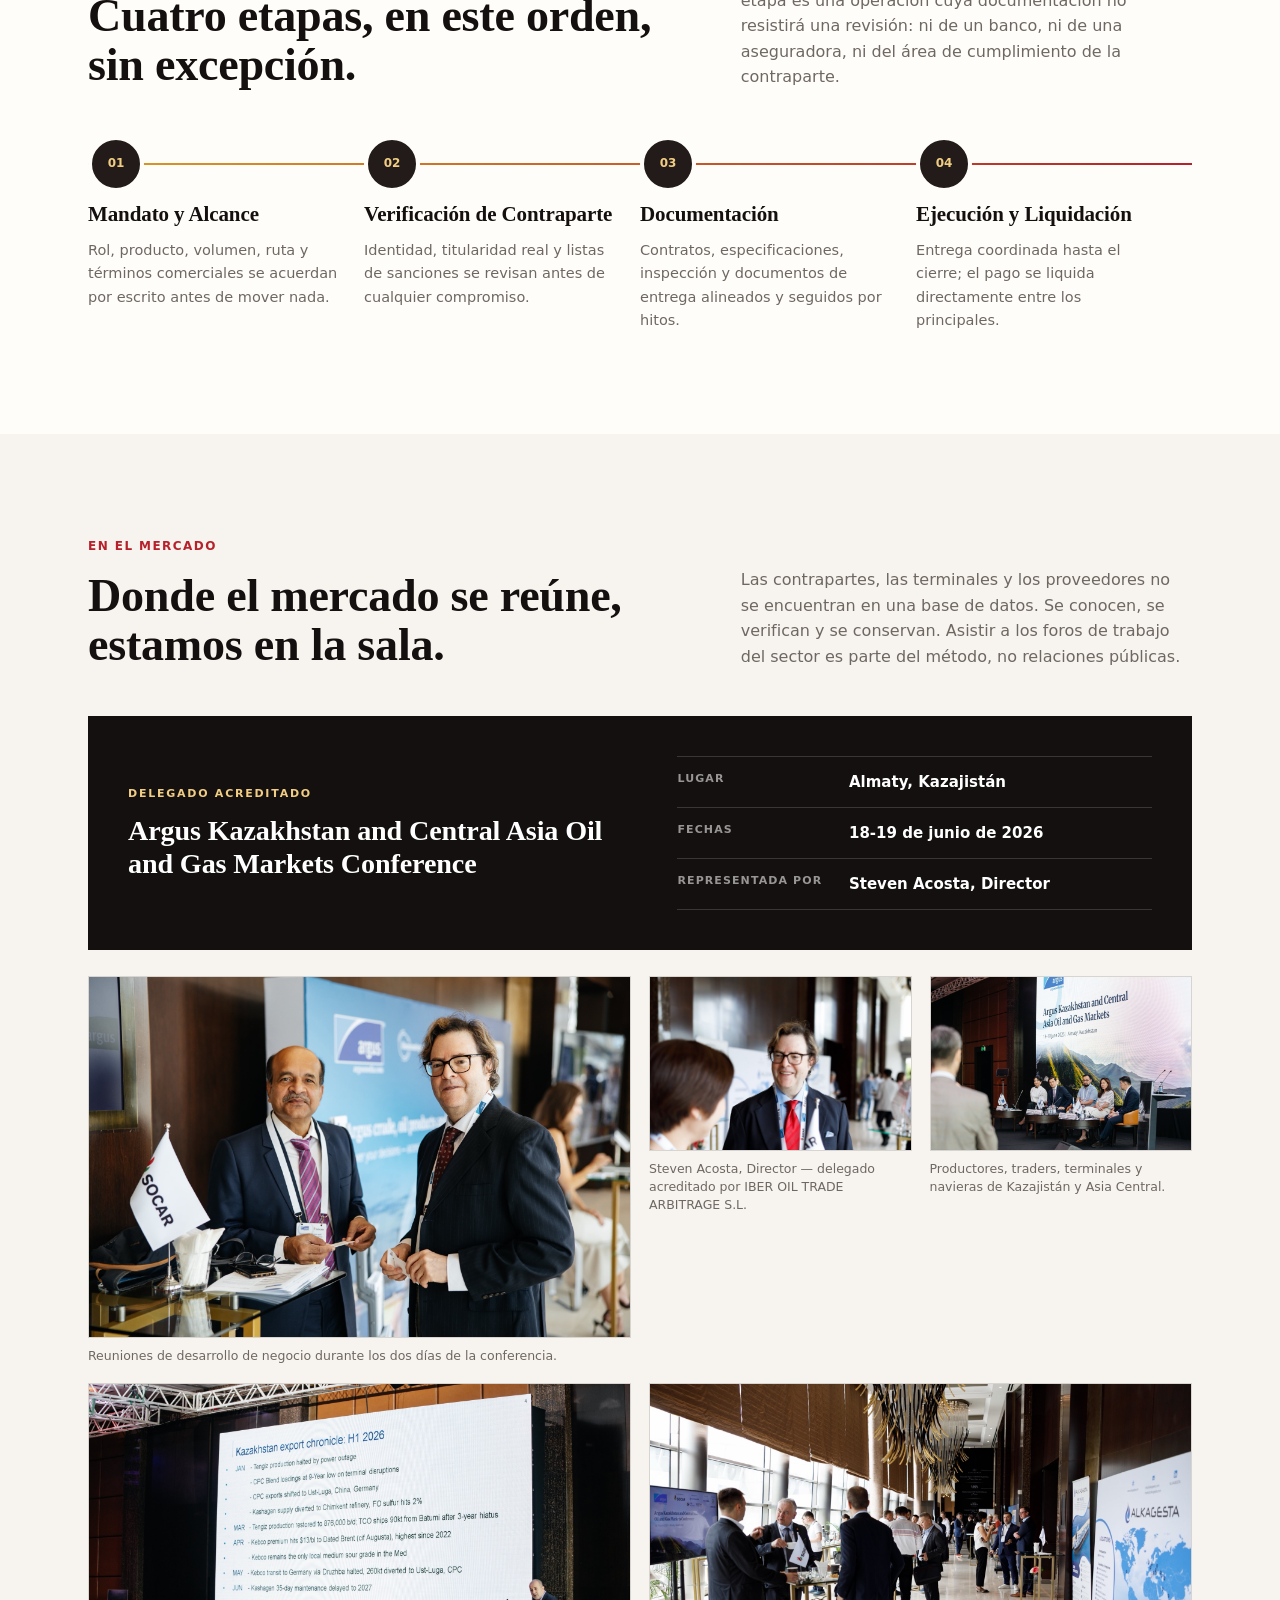
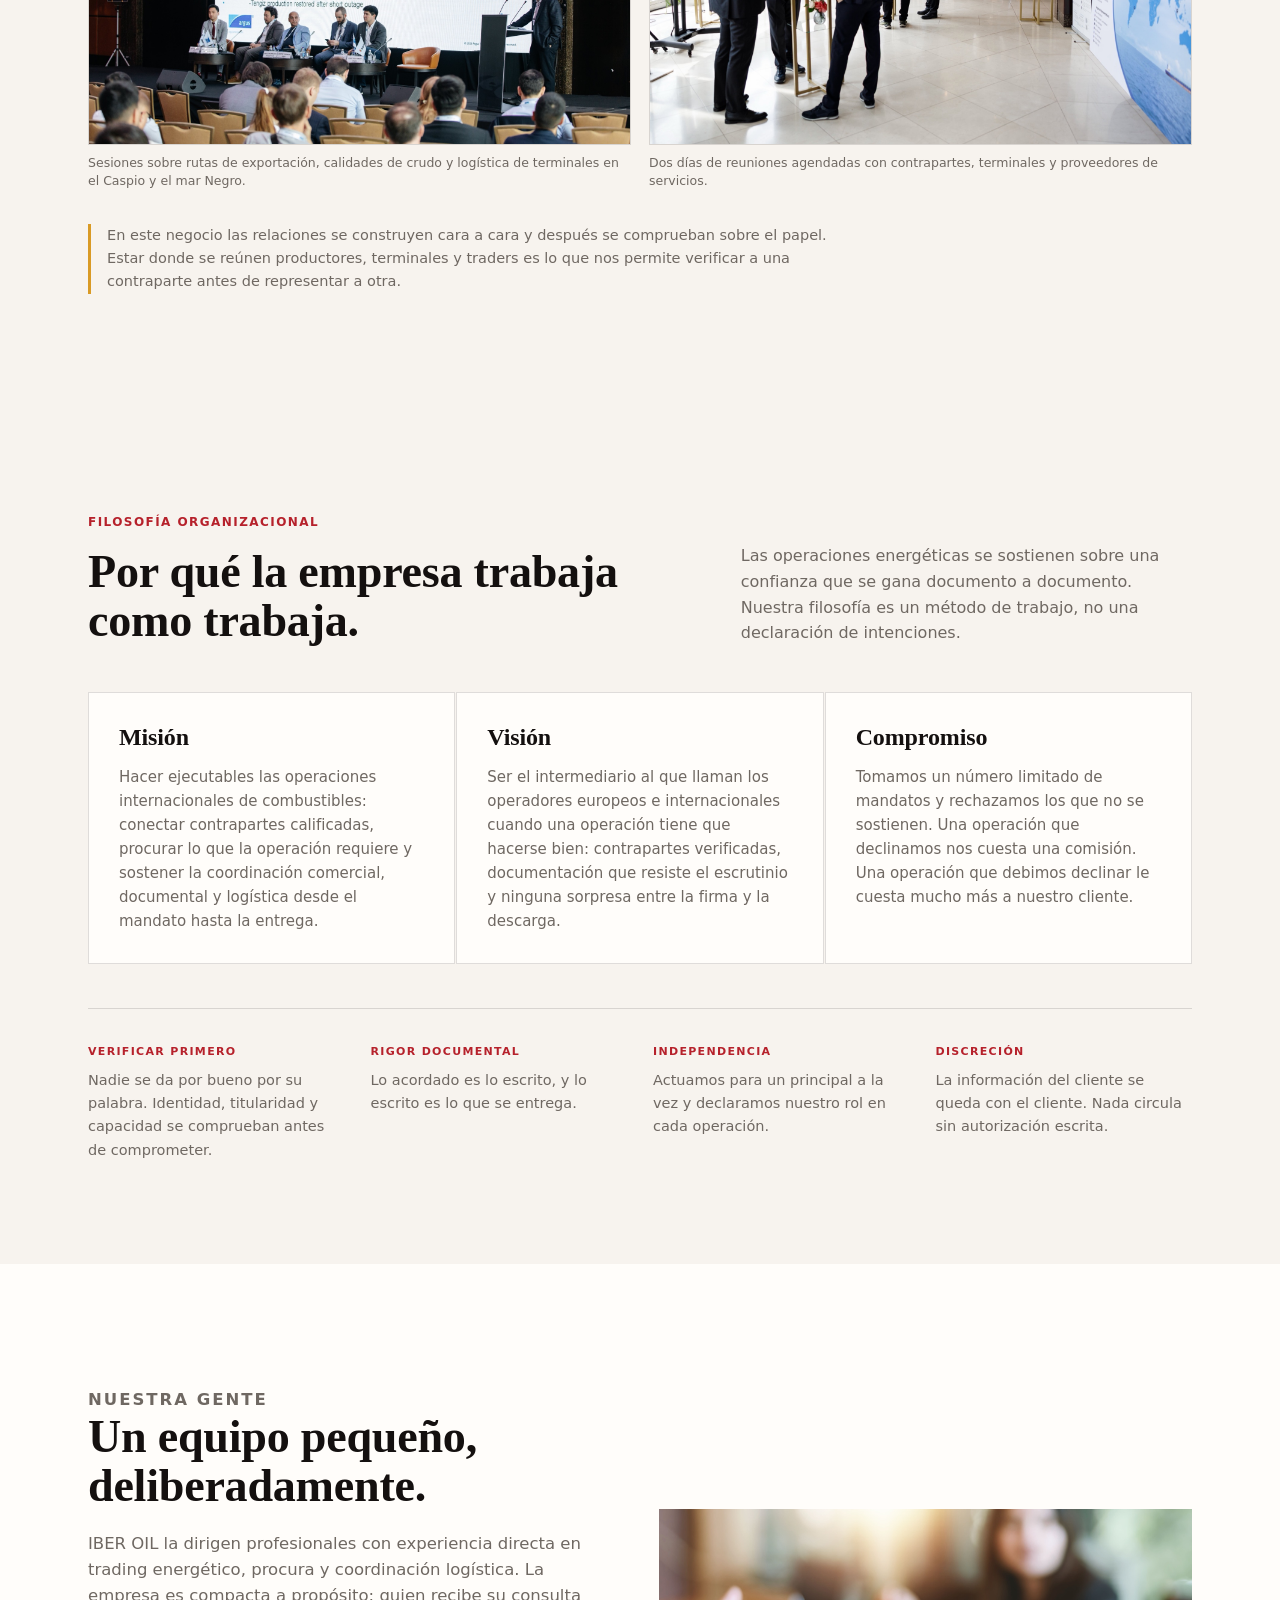
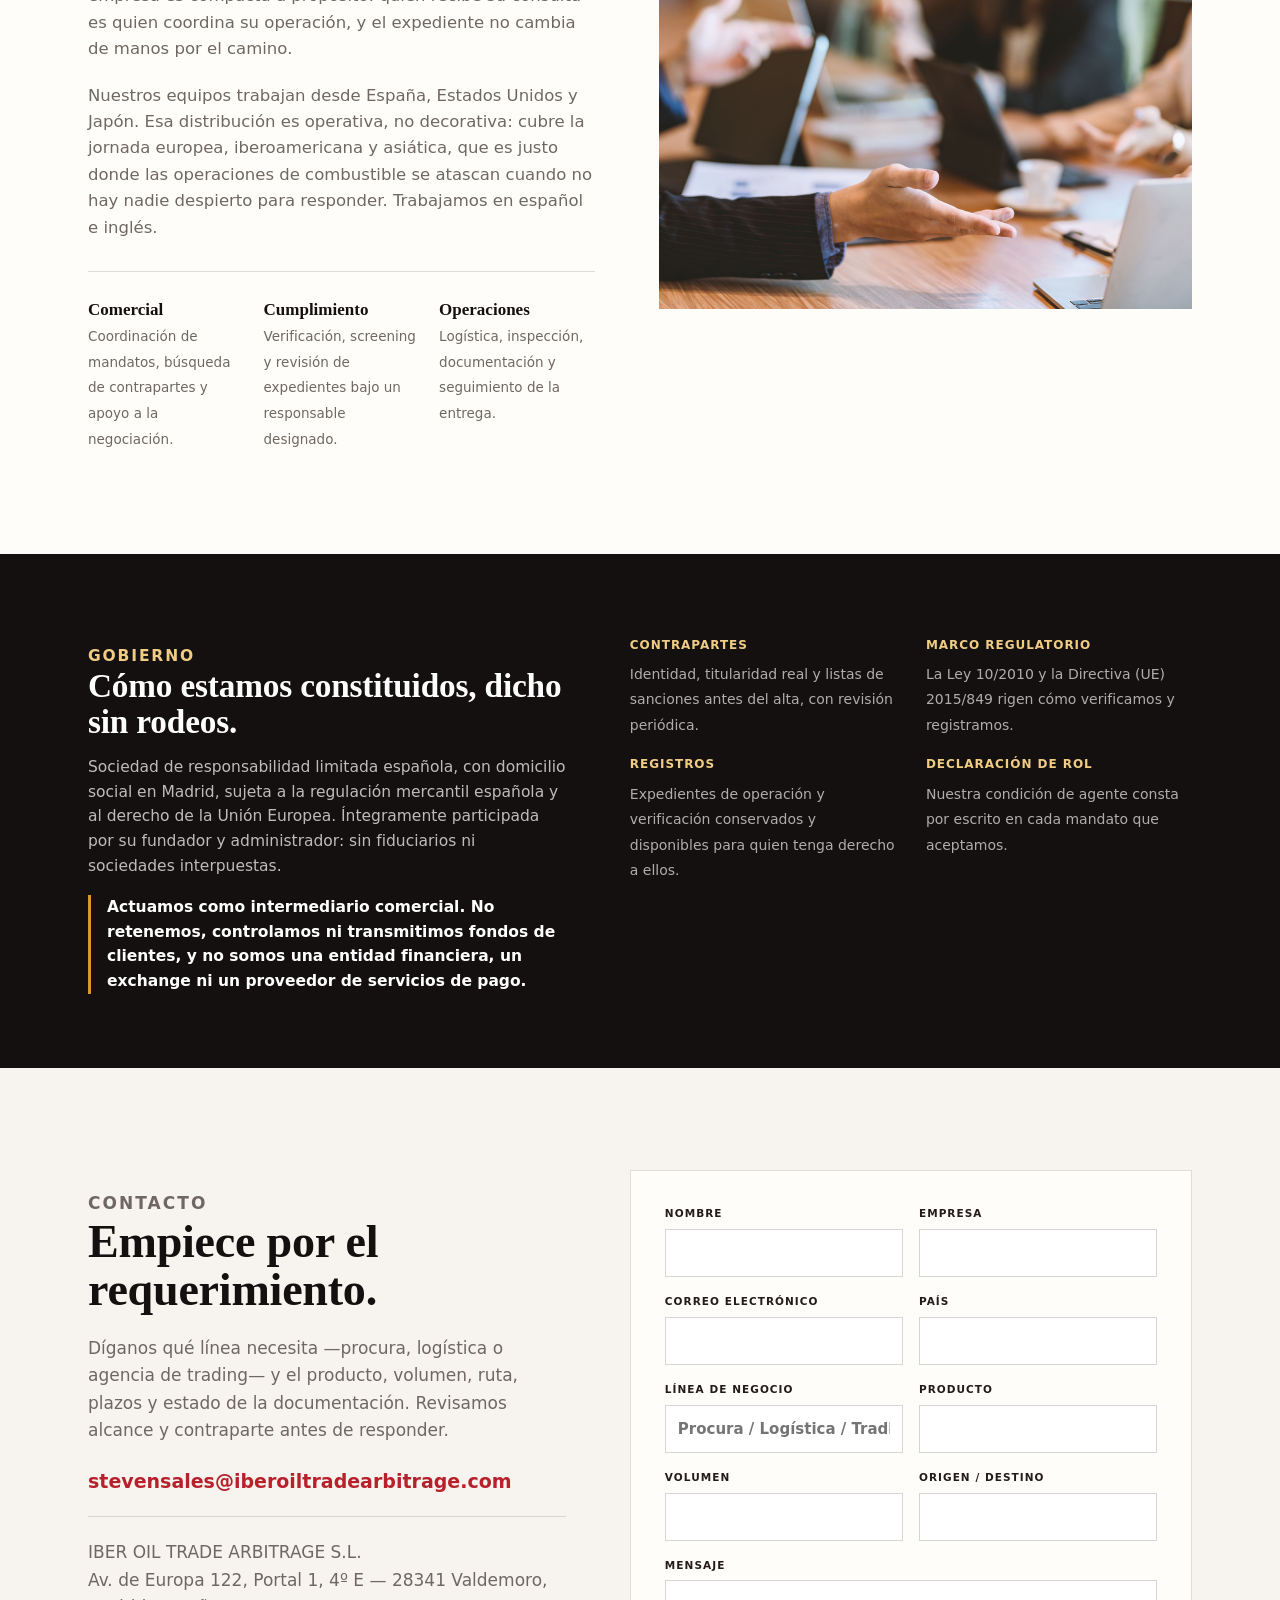
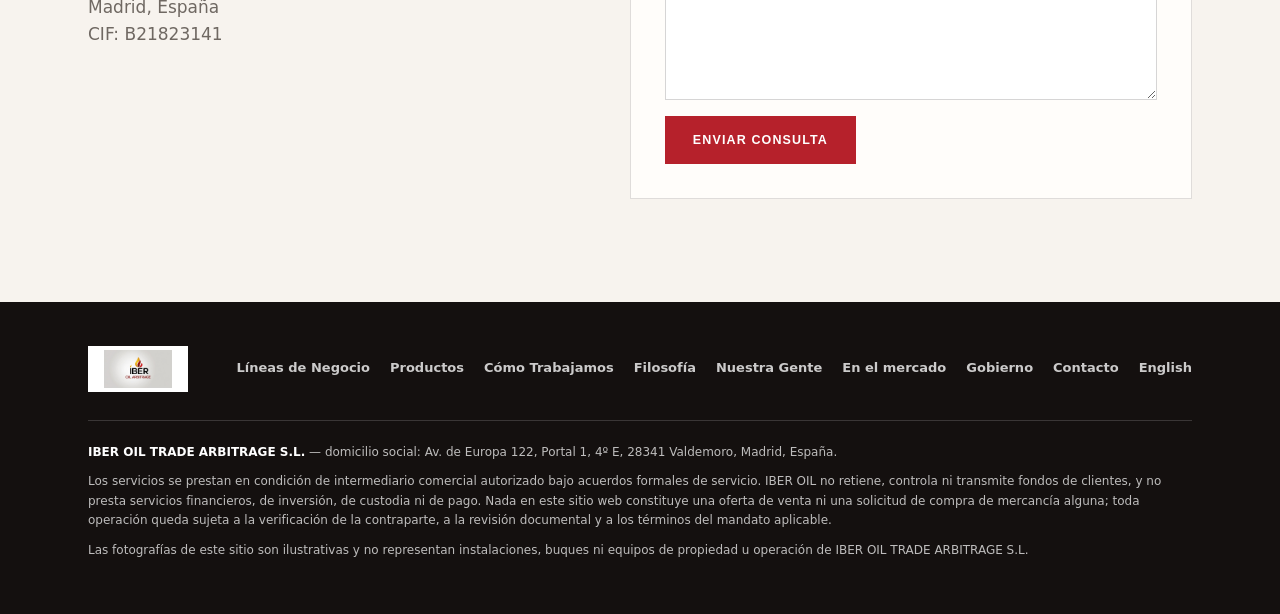
==== commit 359db45c: "Make the conference visible: named event credential block, section moved up, nav entry The event was" ====
--- a/es.html
+++ b/es.html
@@ -22,6 +22,7 @@
         <a href="#lines">Líneas de Negocio</a>
         <a href="#products">Productos</a>
         <a href="#process">Cómo Trabajamos</a>
+        <a href="#presence">En el mercado</a>
         <a href="#philosophy">Filosofía</a>
         <a href="#people">Nuestra Gente</a>
         <a href="#governance">Gobierno</a>
@@ -239,103 +240,6 @@
         </div>
       </section>
 
-      <section id="philosophy" class="section philosophy">
-        <div class="rail">
-          <div class="section-heading">
-            <div>
-              <p class="section-label">Filosofía Organizacional</p>
-              <h2>Por qué la empresa trabaja como trabaja.</h2>
-            </div>
-            <p>
-              Las operaciones energéticas se sostienen sobre una confianza que se gana documento a documento. Nuestra
-              filosofía es un método de trabajo, no una declaración de intenciones.
-            </p>
-          </div>
-
-          <div class="philosophy-grid">
-            <article>
-              <h3>Misión</h3>
-              <p>
-                Hacer ejecutables las operaciones internacionales de combustibles: conectar contrapartes calificadas,
-                procurar lo que la operación requiere y sostener la coordinación comercial, documental y logística
-                desde el mandato hasta la entrega.
-              </p>
-            </article>
-            <article>
-              <h3>Visión</h3>
-              <p>
-                Ser el intermediario al que llaman los operadores europeos e internacionales cuando una operación
-                tiene que hacerse bien: contrapartes verificadas, documentación que resiste el escrutinio y ninguna
-                sorpresa entre la firma y la descarga.
-              </p>
-            </article>
-            <article>
-              <h3>Compromiso</h3>
-              <p>
-                Tomamos un número limitado de mandatos y rechazamos los que no se sostienen. Una operación que
-                declinamos nos cuesta una comisión. Una operación que debimos declinar le cuesta mucho más a nuestro
-                cliente.
-              </p>
-            </article>
-          </div>
-
-          <div class="values">
-            <div>
-              <strong>Verificar primero</strong>
-              <p>Nadie se da por bueno por su palabra. Identidad, titularidad y capacidad se comprueban antes de comprometer.</p>
-            </div>
-            <div>
-              <strong>Rigor documental</strong>
-              <p>Lo acordado es lo escrito, y lo escrito es lo que se entrega.</p>
-            </div>
-            <div>
-              <strong>Independencia</strong>
-              <p>Actuamos para un principal a la vez y declaramos nuestro rol en cada operación.</p>
-            </div>
-            <div>
-              <strong>Discreción</strong>
-              <p>La información del cliente se queda con el cliente. Nada circula sin autorización escrita.</p>
-            </div>
-          </div>
-        </div>
-      </section>
-
-      <section id="people" class="section people">
-        <div class="rail split">
-          <div class="people-copy">
-            <p class="section-label">Nuestra Gente</p>
-            <h2>Un equipo pequeño, deliberadamente.</h2>
-            <p>
-              IBER OIL la dirigen profesionales con experiencia directa en trading energético, procura y coordinación
-              logística. La empresa es compacta a propósito: quien recibe su consulta es quien coordina su operación,
-              y el expediente no cambia de manos por el camino.
-            </p>
-            <p>
-              Nuestros equipos trabajan desde España, Estados Unidos y Japón. Esa distribución es operativa, no
-              decorativa: cubre la jornada europea, iberoamericana y asiática, que es justo donde las operaciones de
-              combustible se atascan cuando no hay nadie despierto para responder. Trabajamos en español e inglés.
-            </p>
-            <div class="people-facts">
-              <div>
-                <strong>Comercial</strong>
-                <span>Coordinación de mandatos, búsqueda de contrapartes y apoyo a la negociación.</span>
-              </div>
-              <div>
-                <strong>Cumplimiento</strong>
-                <span>Verificación, screening y revisión de expedientes bajo un responsable designado.</span>
-              </div>
-              <div>
-                <strong>Operaciones</strong>
-                <span>Logística, inspección, documentación y seguimiento de la entrega.</span>
-              </div>
-            </div>
-          </div>
-          <figure>
-            <img src="./assets/team-meeting.jpg" alt="Profesionales revisando un expediente de operación en una reunión" />
-          </figure>
-        </div>
-      </section>
-
       <section id="presence" class="section presence">
         <div class="rail">
           <div class="section-heading">
@@ -348,13 +252,26 @@
               se verifican y se conservan. Asistir a los foros de trabajo del sector es parte del método, no
               relaciones públicas.
             </p>
+          </div>
+
+
+          <div class="event-card">
+            <div class="event-id">
+              <span>Delegado acreditado</span>
+              <h3>Argus Kazakhstan and Central Asia Oil and Gas Markets Conference</h3>
+            </div>
+            <dl>
+              <div><dt>Lugar</dt><dd>Almaty, Kazajistán</dd></div>
+              <div><dt>Fechas</dt><dd>18-19 de junio de 2026</dd></div>
+              <div><dt>Representada por</dt><dd>Steven Acosta, Director</dd></div>
+            </dl>
           </div>
 
           <div class="presence-grid">
             <figure class="wide">
               <img src="./assets/market-almaty-networking.jpg" alt="Steven Acosta intercambiando tarjetas con un delegado en la conferencia Argus de Almaty" />
               <figcaption>
-                Argus Kazakhstan and Central Asia Oil and Gas Markets Conference — Almaty, Kazajistán, junio de 2026.
+                Reuniones de desarrollo de negocio durante los dos días de la conferencia.
               </figcaption>
             </figure>
             <figure>
@@ -383,6 +300,103 @@
         </div>
       </section>
 
+      <section id="philosophy" class="section philosophy">
+        <div class="rail">
+          <div class="section-heading">
+            <div>
+              <p class="section-label">Filosofía Organizacional</p>
+              <h2>Por qué la empresa trabaja como trabaja.</h2>
+            </div>
+            <p>
+              Las operaciones energéticas se sostienen sobre una confianza que se gana documento a documento. Nuestra
+              filosofía es un método de trabajo, no una declaración de intenciones.
+            </p>
+          </div>
+
+          <div class="philosophy-grid">
+            <article>
+              <h3>Misión</h3>
+              <p>
+                Hacer ejecutables las operaciones internacionales de combustibles: conectar contrapartes calificadas,
+                procurar lo que la operación requiere y sostener la coordinación comercial, documental y logística
+                desde el mandato hasta la entrega.
+              </p>
+            </article>
+            <article>
+              <h3>Visión</h3>
+              <p>
+                Ser el intermediario al que llaman los operadores europeos e internacionales cuando una operación
+                tiene que hacerse bien: contrapartes verificadas, documentación que resiste el escrutinio y ninguna
+                sorpresa entre la firma y la descarga.
+              </p>
+            </article>
+            <article>
+              <h3>Compromiso</h3>
+              <p>
+                Tomamos un número limitado de mandatos y rechazamos los que no se sostienen. Una operación que
+                declinamos nos cuesta una comisión. Una operación que debimos declinar le cuesta mucho más a nuestro
+                cliente.
+              </p>
+            </article>
+          </div>
+
+          <div class="values">
+            <div>
+              <strong>Verificar primero</strong>
+              <p>Nadie se da por bueno por su palabra. Identidad, titularidad y capacidad se comprueban antes de comprometer.</p>
+            </div>
+            <div>
+              <strong>Rigor documental</strong>
+              <p>Lo acordado es lo escrito, y lo escrito es lo que se entrega.</p>
+            </div>
+            <div>
+              <strong>Independencia</strong>
+              <p>Actuamos para un principal a la vez y declaramos nuestro rol en cada operación.</p>
+            </div>
+            <div>
+              <strong>Discreción</strong>
+              <p>La información del cliente se queda con el cliente. Nada circula sin autorización escrita.</p>
+            </div>
+          </div>
+        </div>
+      </section>
+
+      <section id="people" class="section people">
+        <div class="rail split">
+          <div class="people-copy">
+            <p class="section-label">Nuestra Gente</p>
+            <h2>Un equipo pequeño, deliberadamente.</h2>
+            <p>
+              IBER OIL la dirigen profesionales con experiencia directa en trading energético, procura y coordinación
+              logística. La empresa es compacta a propósito: quien recibe su consulta es quien coordina su operación,
+              y el expediente no cambia de manos por el camino.
+            </p>
+            <p>
+              Nuestros equipos trabajan desde España, Estados Unidos y Japón. Esa distribución es operativa, no
+              decorativa: cubre la jornada europea, iberoamericana y asiática, que es justo donde las operaciones de
+              combustible se atascan cuando no hay nadie despierto para responder. Trabajamos en español e inglés.
+            </p>
+            <div class="people-facts">
+              <div>
+                <strong>Comercial</strong>
+                <span>Coordinación de mandatos, búsqueda de contrapartes y apoyo a la negociación.</span>
+              </div>
+              <div>
+                <strong>Cumplimiento</strong>
+                <span>Verificación, screening y revisión de expedientes bajo un responsable designado.</span>
+              </div>
+              <div>
+                <strong>Operaciones</strong>
+                <span>Logística, inspección, documentación y seguimiento de la entrega.</span>
+              </div>
+            </div>
+          </div>
+          <figure>
+            <img src="./assets/team-meeting.jpg" alt="Profesionales revisando un expediente de operación en una reunión" />
+          </figure>
+        </div>
+      </section>
+
       <section id="governance" class="governance">
         <div class="rail">
           <div>
--- a/styles.css
+++ b/styles.css
@@ -631,11 +631,68 @@
   background: var(--paper);
 }
 
+.event-card {
+  align-items: center;
+  background: var(--ink-950);
+  color: var(--white);
+  display: grid;
+  gap: clamp(24px, 4vw, 56px);
+  grid-template-columns: minmax(0, 1.05fr) minmax(0, 1fr);
+  margin-top: 8px;
+  padding: clamp(26px, 3.4vw, 40px);
+}
+
+.event-id span {
+  color: var(--amber-300);
+  display: block;
+  font-size: 11px;
+  font-weight: 900;
+  letter-spacing: 0.16em;
+  margin-bottom: 12px;
+  text-transform: uppercase;
+}
+
+.event-id h3 {
+  color: var(--white);
+  font-size: clamp(21px, 2.2vw, 30px);
+  line-height: 1.18;
+}
+
+.event-card dl {
+  border-top: 1px solid var(--line-dark);
+  display: grid;
+  gap: 0;
+  margin: 0;
+}
+
+.event-card dl > div {
+  border-bottom: 1px solid var(--line-dark);
+  display: grid;
+  gap: 8px 20px;
+  grid-template-columns: minmax(110px, 0.5fr) minmax(0, 1fr);
+  padding: 13px 0;
+}
+
+.event-card dt {
+  color: rgba(255, 255, 255, 0.56);
+  font-size: 11px;
+  font-weight: 800;
+  letter-spacing: 0.1em;
+  text-transform: uppercase;
+}
+
+.event-card dd {
+  color: var(--white);
+  font-size: 15px;
+  font-weight: 600;
+  margin: 0;
+}
+
 .presence-grid {
   display: grid;
   gap: 18px;
   grid-template-columns: repeat(4, minmax(0, 1fr));
-  margin-top: 42px;
+  margin-top: 26px;
 }
 
 .presence-grid figure {
@@ -901,6 +958,10 @@
 
   .presence-grid figure.wide {
     grid-column: span 2;
+  }
+
+  .event-card {
+    grid-template-columns: 1fr;
   }
 
   .scope {
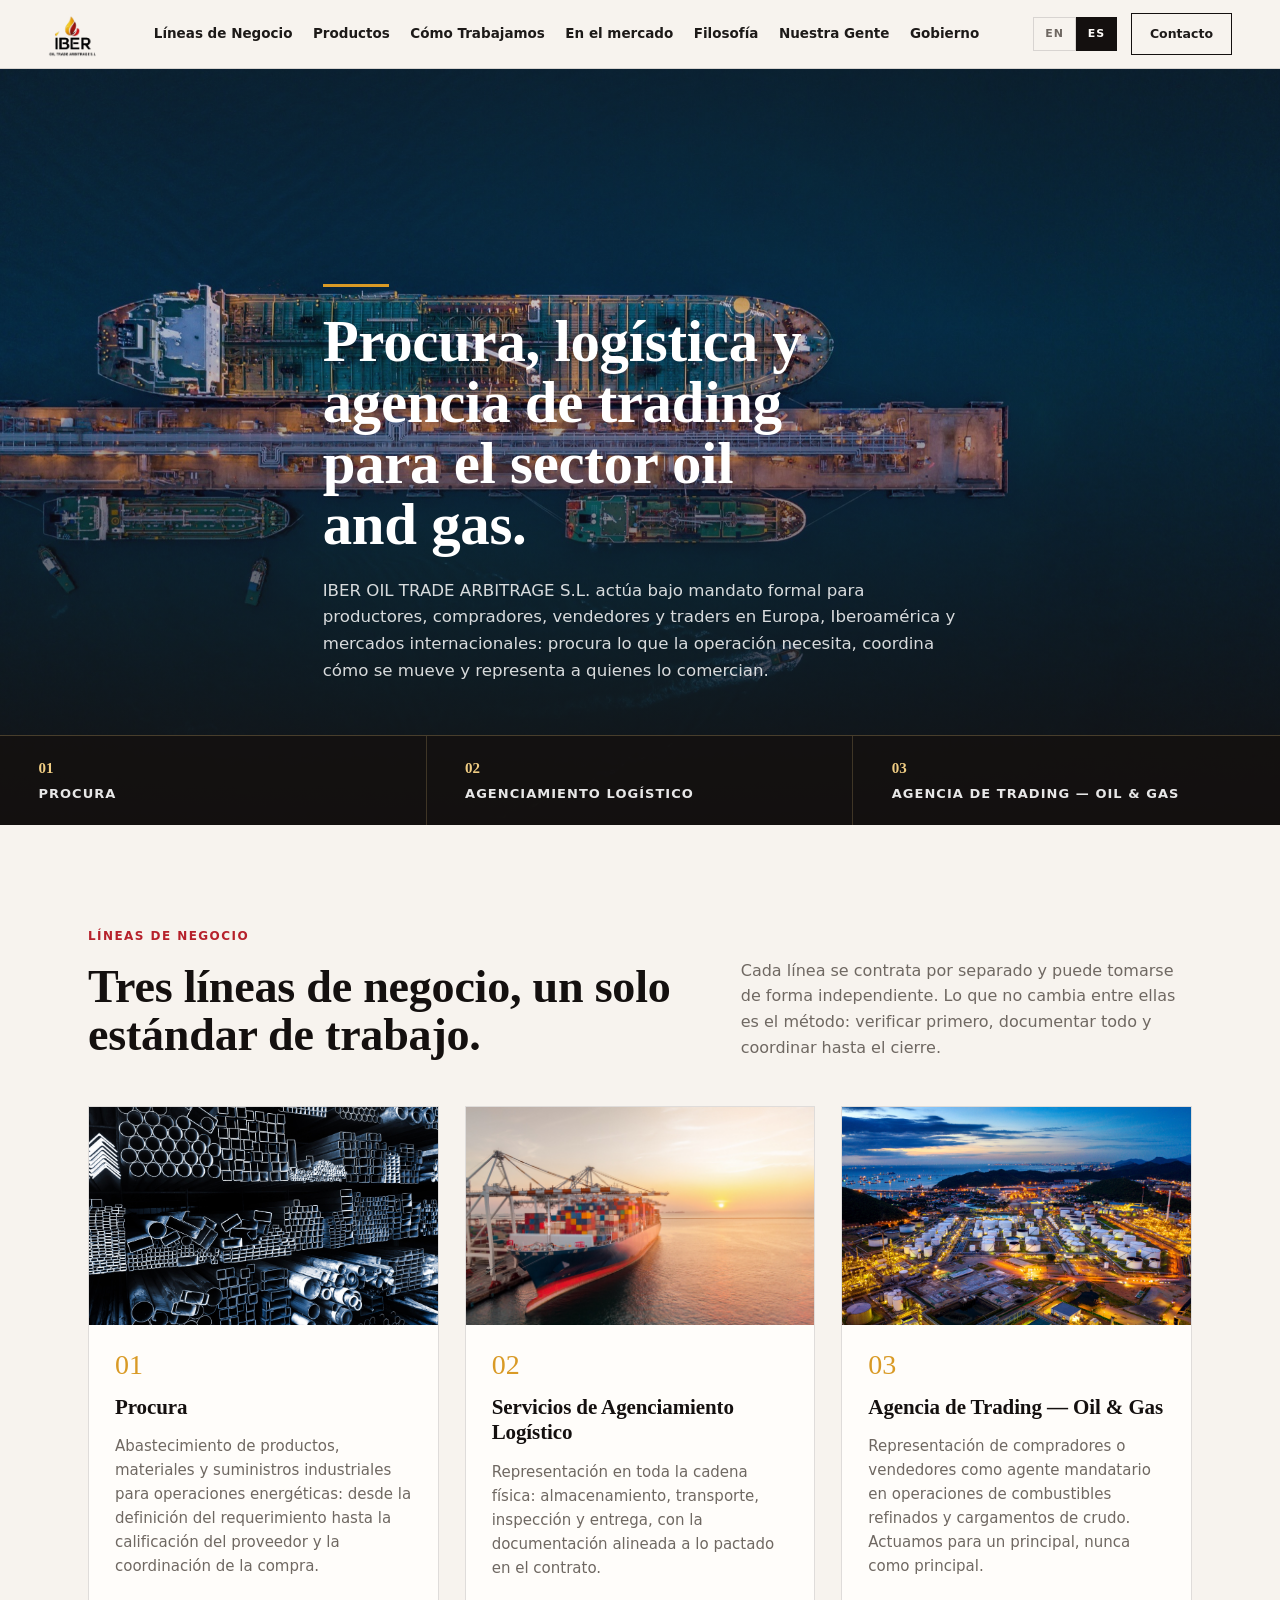
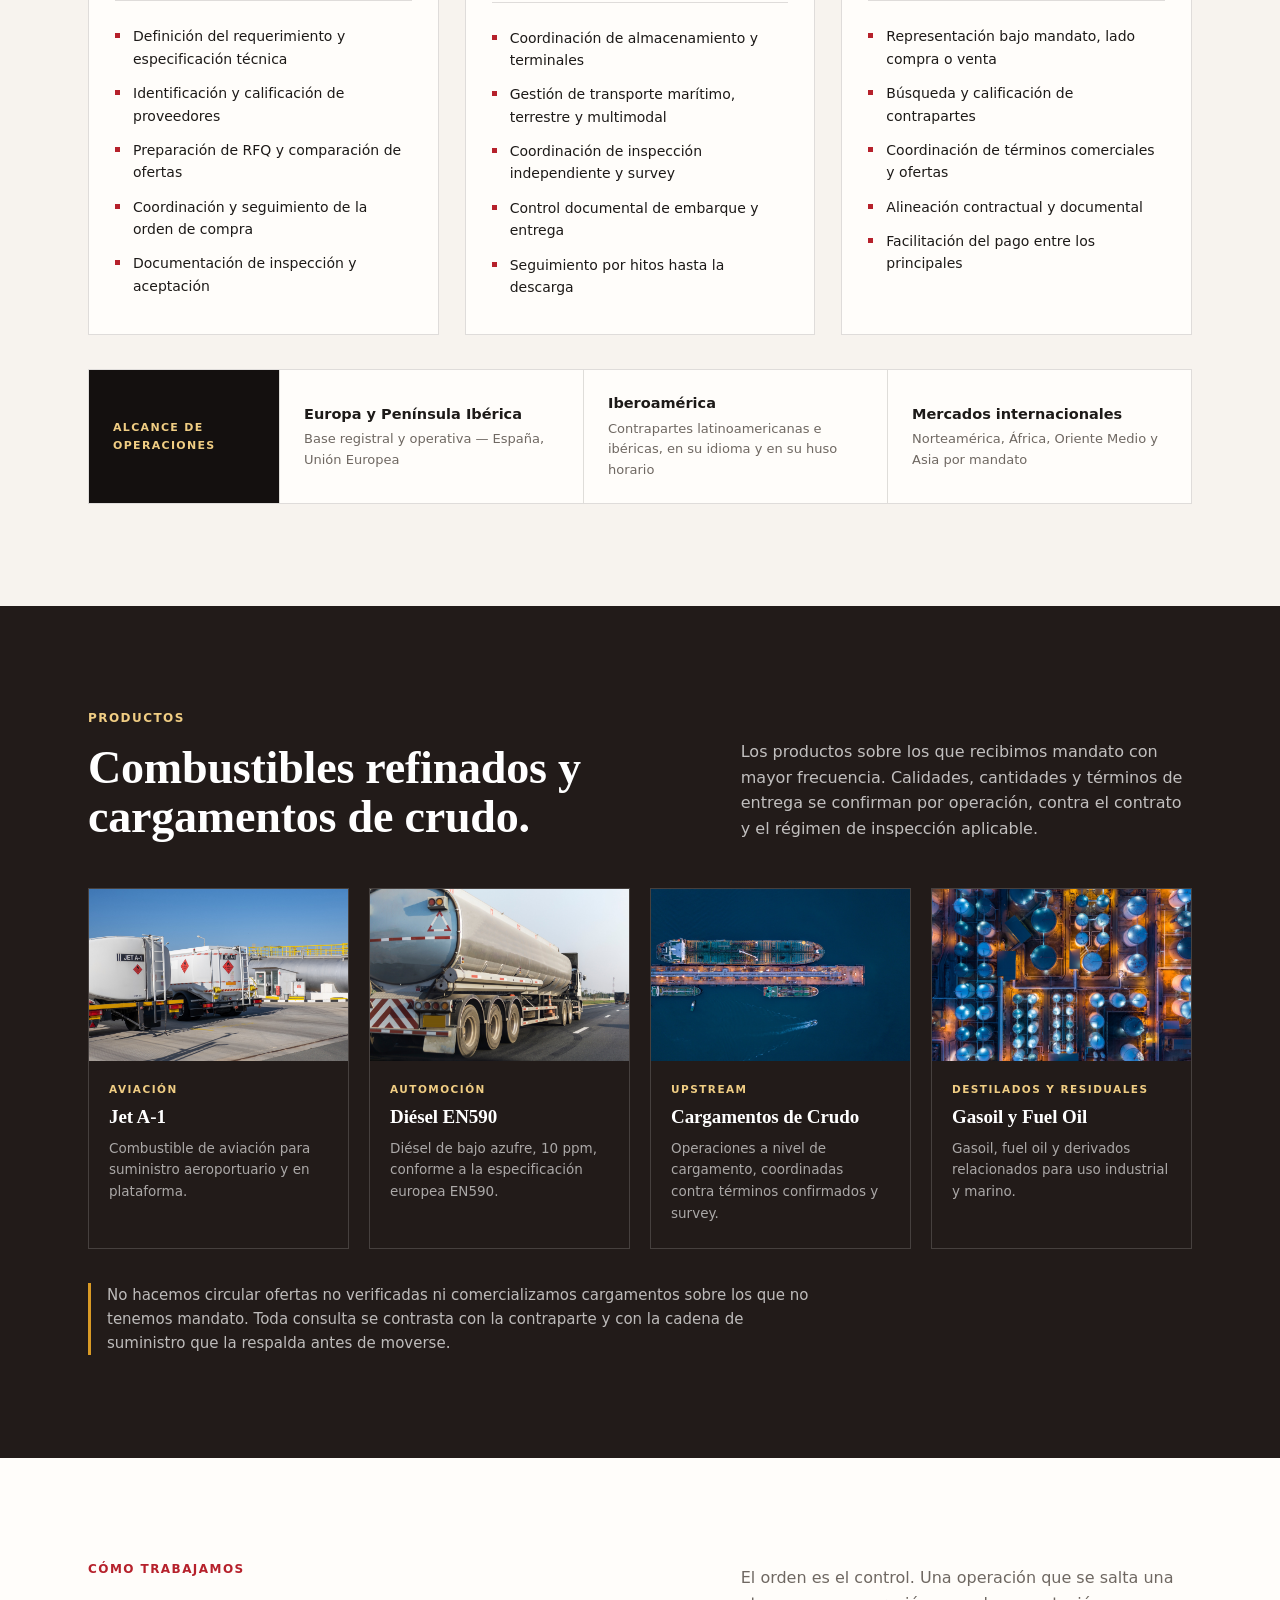
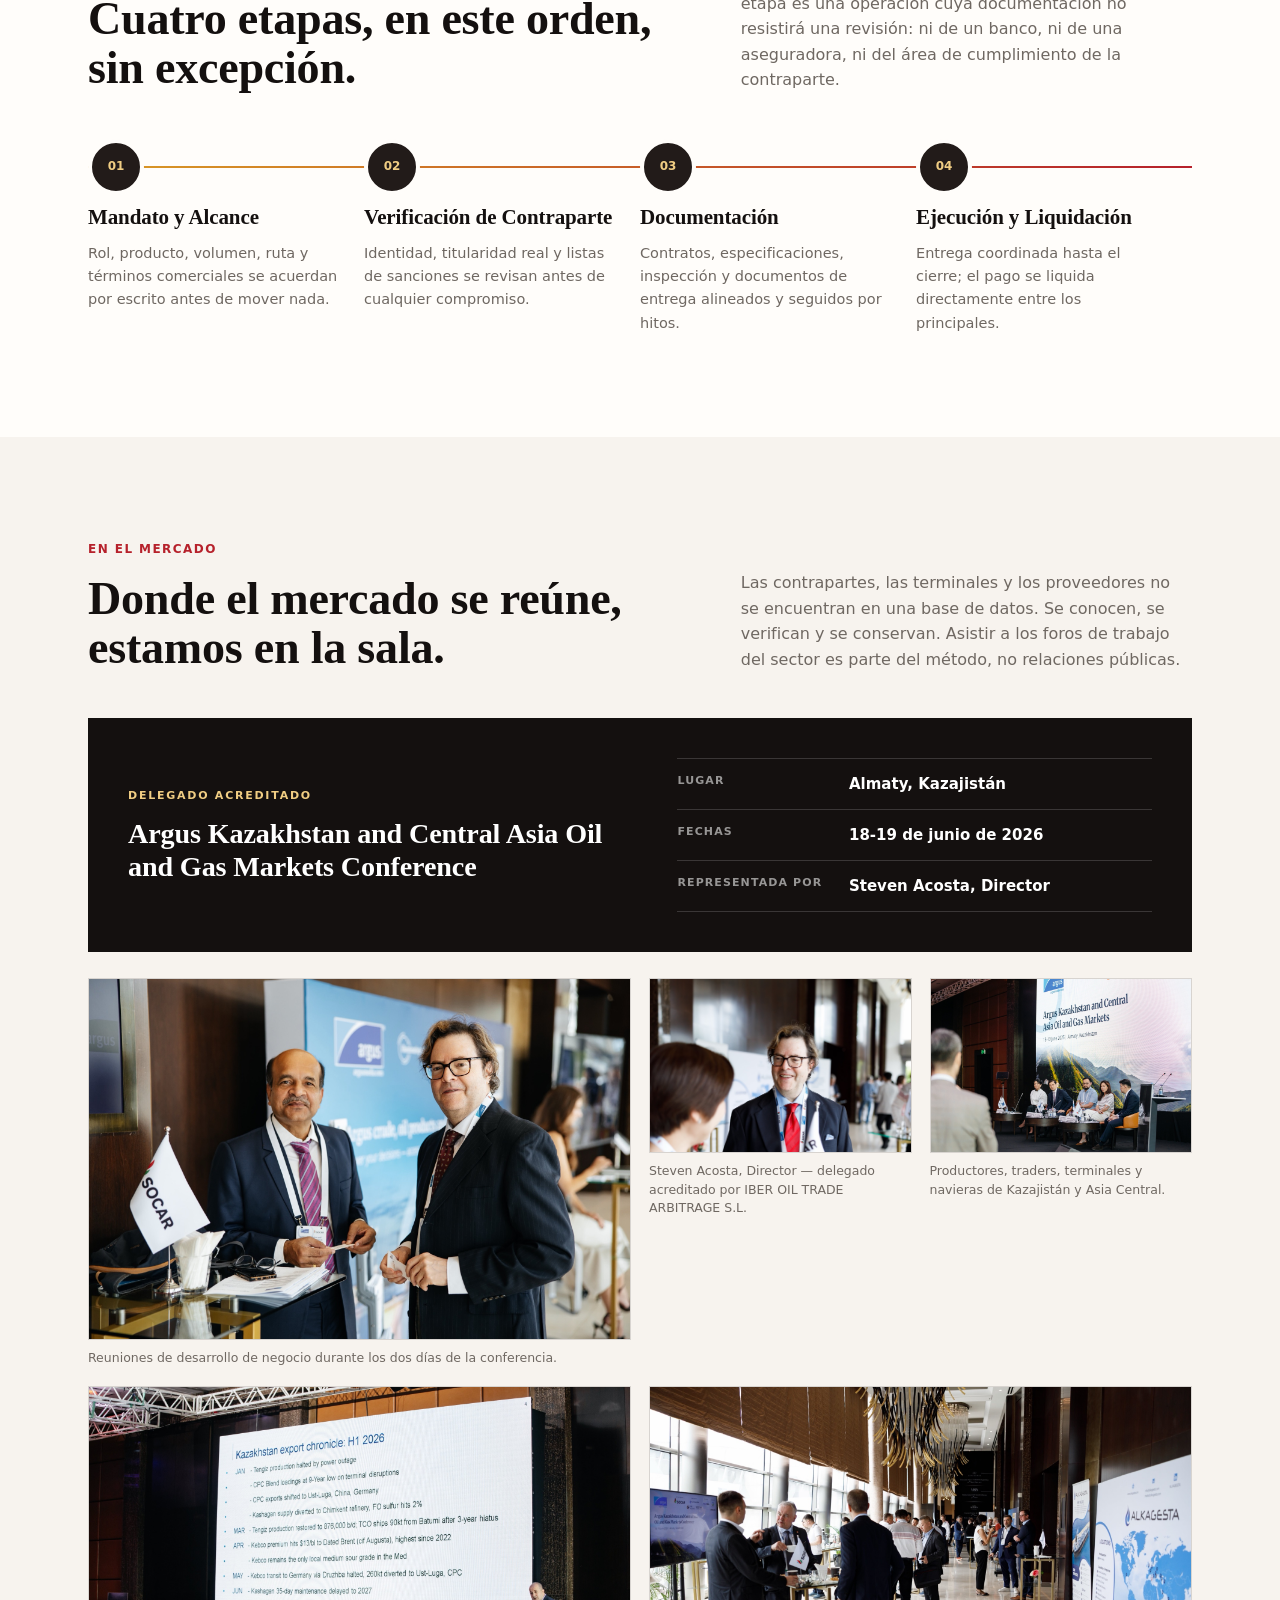
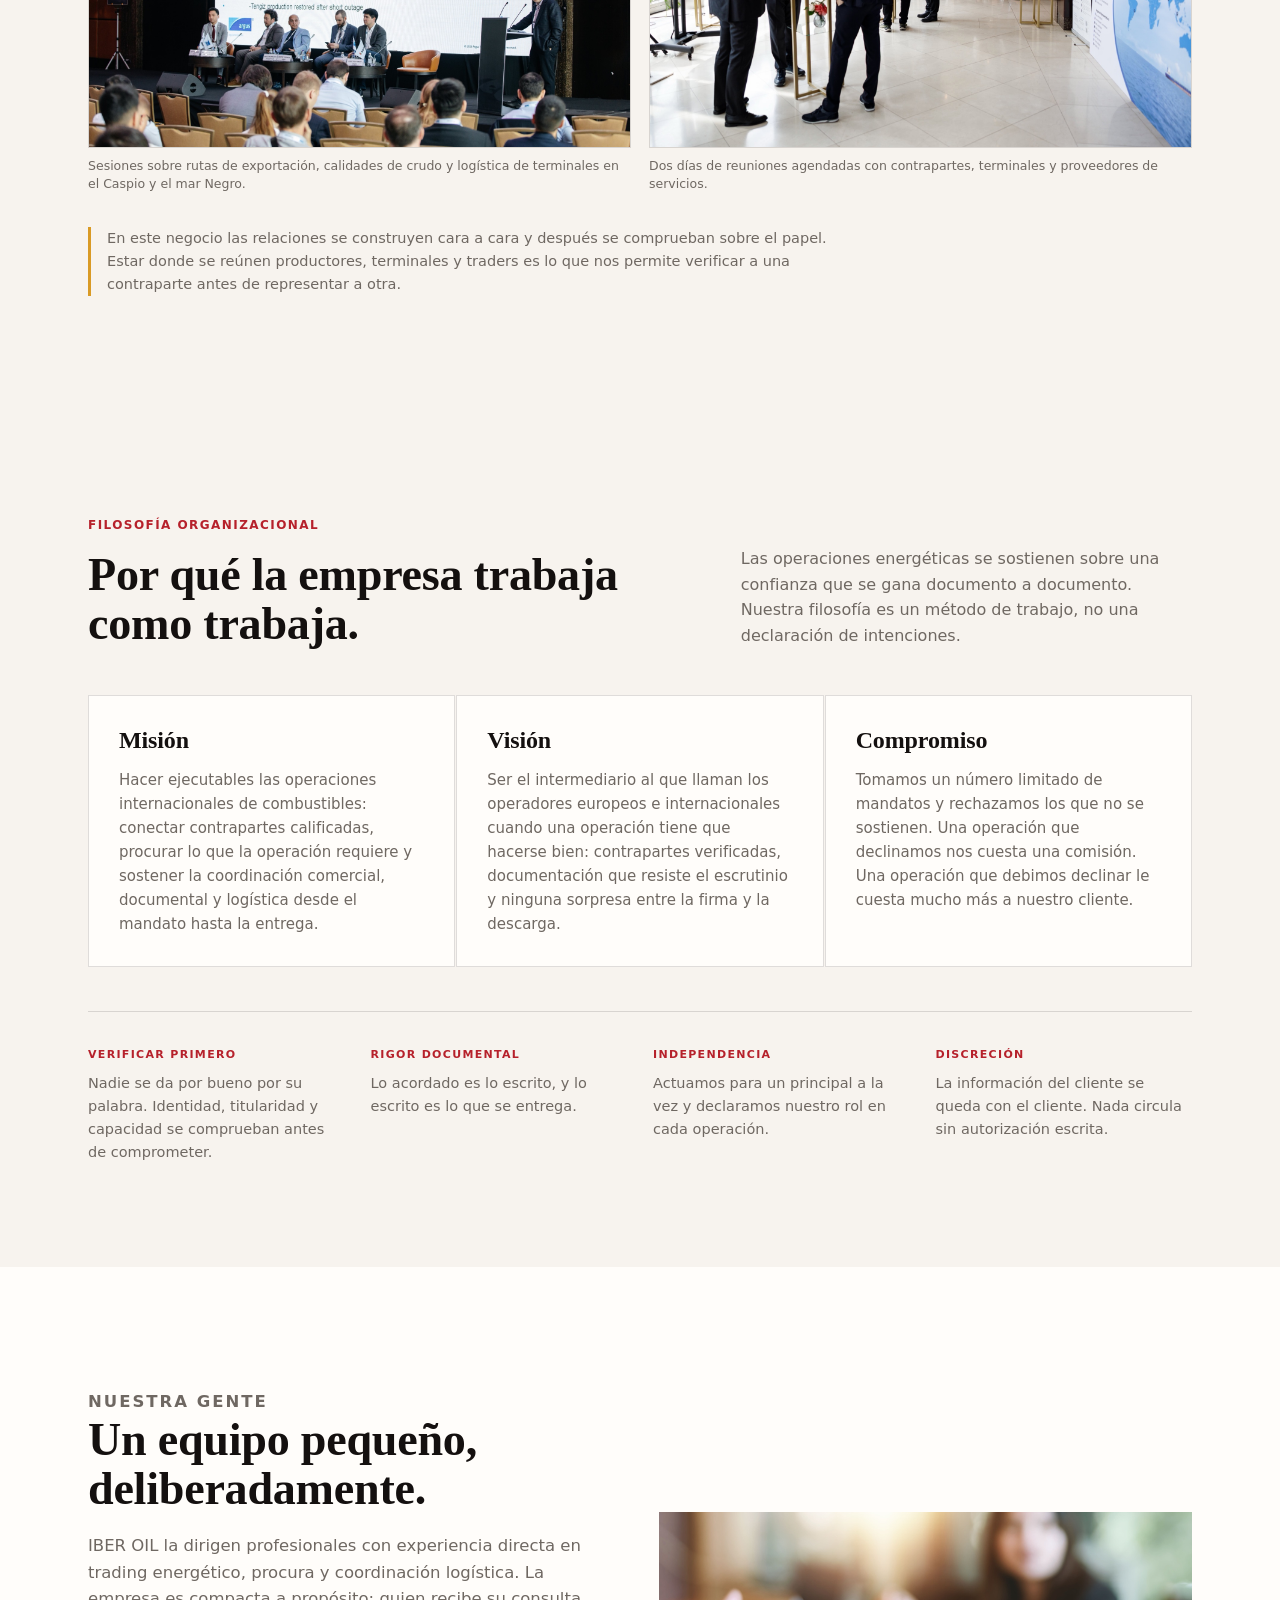
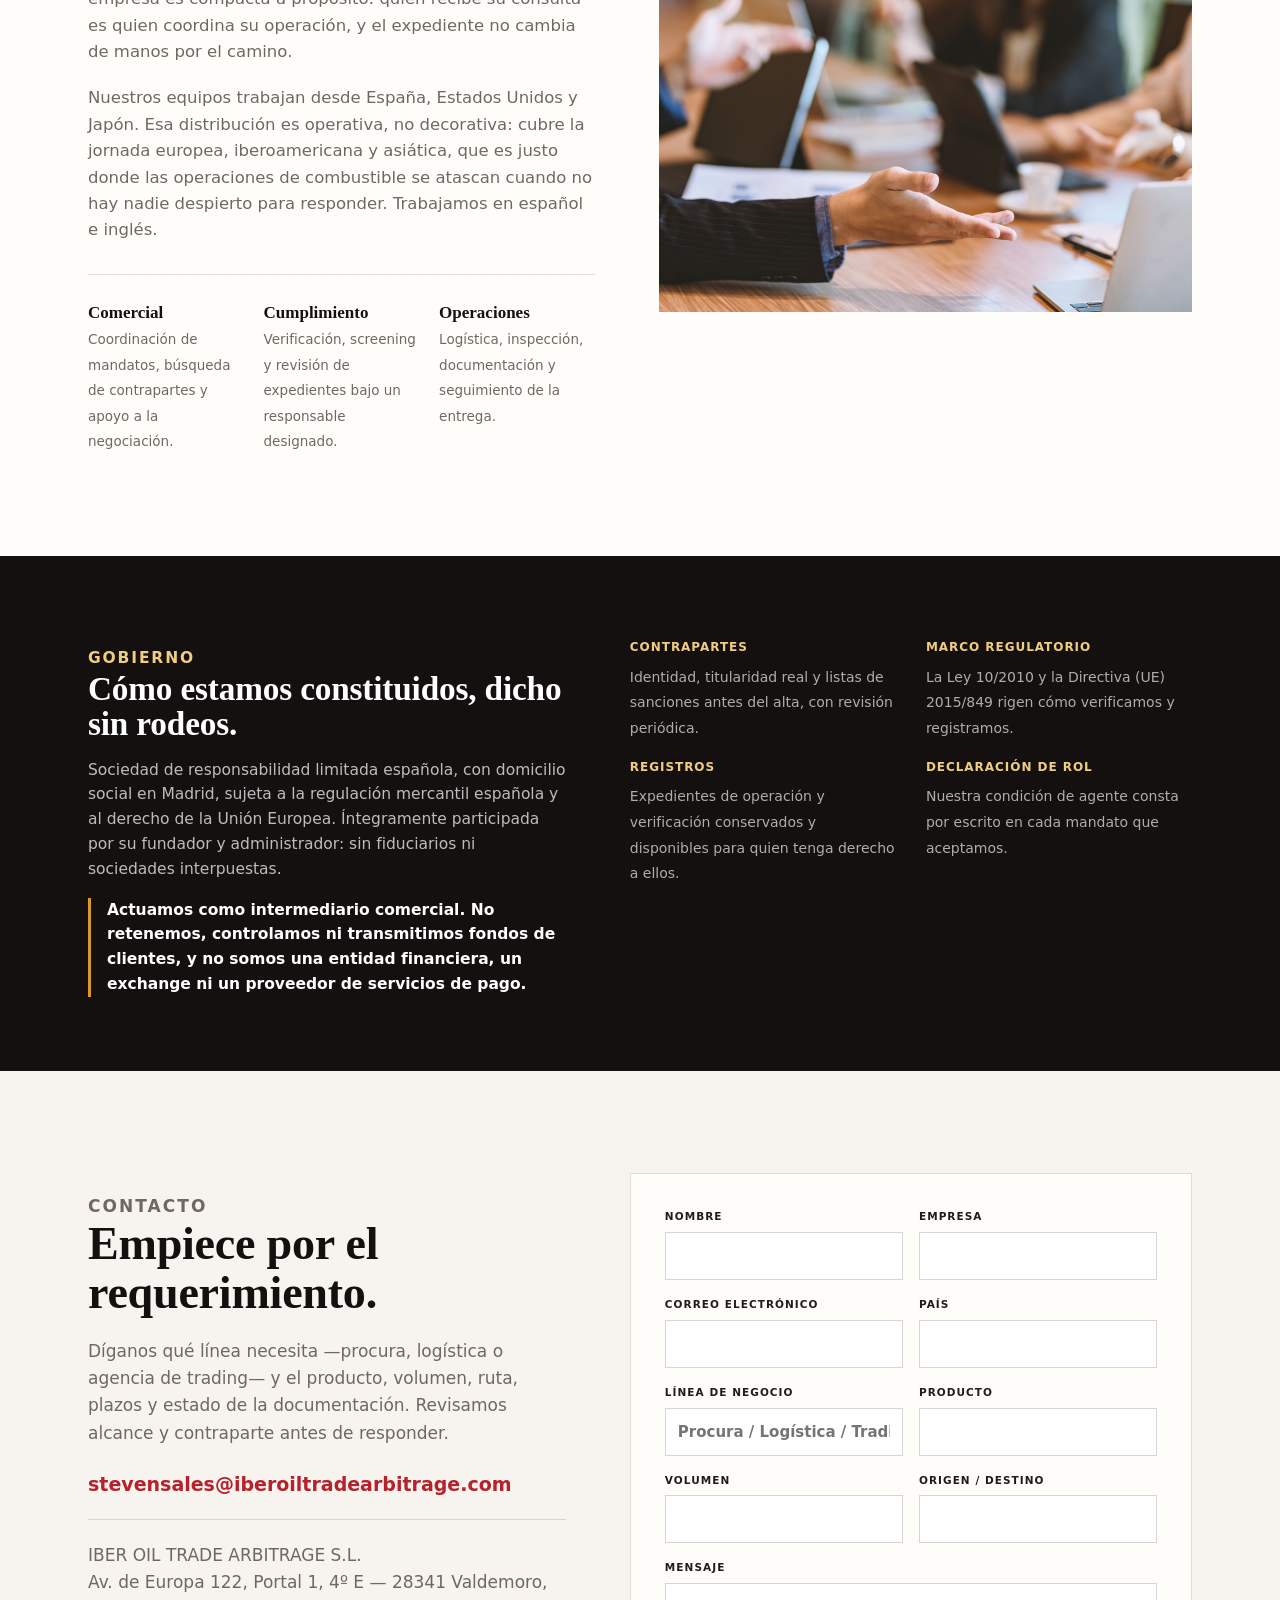
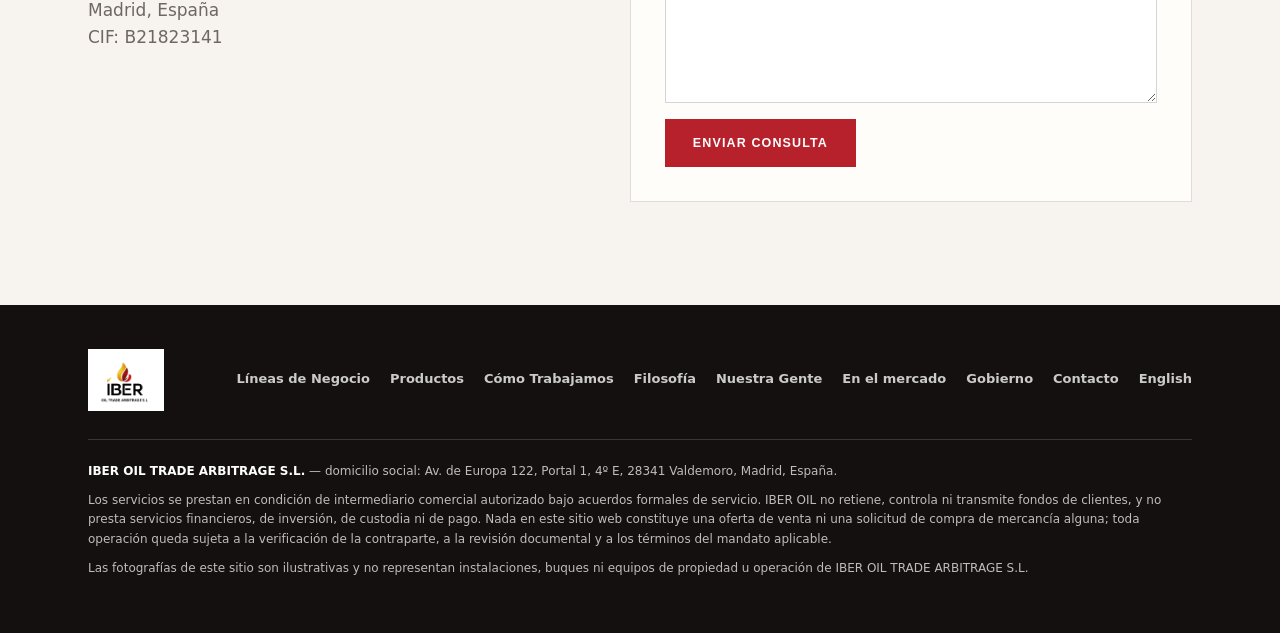
==== commit 50cc3aa4: "Current logo as a trimmed transparent PNG; header and footer sized for the square lockup" ====
--- a/es.html
+++ b/es.html
@@ -10,13 +10,46 @@
     />
     <link rel="alternate" hreflang="es" href="./es.html" />
     <link rel="alternate" hreflang="en" href="./index.html" />
+    <link rel="canonical" href="https://iberoiltradearbitrage.github.io/es.html" />
+    <meta property="og:type" content="website" />
+    <meta property="og:site_name" content="IBER OIL TRADE ARBITRAGE S.L." />
+    <meta property="og:title" content="IBER OIL TRADE ARBITRAGE S.L. — Procura, Agenciamiento Logístico y Agencia de Trading en Oil &amp; Gas" />
+    <meta property="og:description" content="Intermediario comercial autorizado bajo mandato formal: procura, agenciamiento logístico y agencia de trading de combustibles refinados y cargamentos de crudo. Madrid, España." />
+    <meta property="og:url" content="https://iberoiltradearbitrage.github.io/es.html" />
+    <meta property="og:locale" content="es_ES" />
+    <meta property="og:image" content="https://iberoiltradearbitrage.github.io/assets/hero-tanker-terminal.jpg" />
+    <meta name="twitter:card" content="summary_large_image" />
     <link rel="stylesheet" href="./styles.css" />
+    <script type="application/ld+json">
+    {
+      "@context": "https://schema.org",
+      "@type": "Organization",
+      "name": "IBER OIL TRADE ARBITRAGE S.L.",
+      "legalName": "IBER OIL TRADE ARBITRAGE S.L.",
+      "url": "https://iberoiltradearbitrage.github.io/",
+      "logo": "https://iberoiltradearbitrage.github.io/assets/iber-oil-logo.png",
+      "email": "stevensales@iberoiltradearbitrage.com",
+      "vatID": "ESB21823141",
+      "taxID": "B21823141",
+      "description": "Authorised commercial intermediary for the oil and gas sector: procurement, logistics agency services and trading agency for refined fuels and crude cargoes.",
+      "address": {
+        "@type": "PostalAddress",
+        "streetAddress": "Av. de Europa 122, Portal 1, 4\u00ba E",
+        "postalCode": "28341",
+        "addressLocality": "Valdemoro",
+        "addressRegion": "Madrid",
+        "addressCountry": "ES"
+      },
+      "founder": { "@type": "Person", "name": "Steven Acosta", "jobTitle": "Director" },
+      "areaServed": ["Europe", "Ibero-America", "North America", "Africa", "Middle East", "Asia"],
+      "knowsAbout": ["Jet A-1", "Diesel EN590", "Crude oil cargoes", "Gasoil", "Fuel oil", "Procurement", "Logistics agency", "Trading agency"]
+    }
+    </script>
   </head>
   <body>
     <header class="site-header">
       <a class="brand" href="#top">
-        <img src="./assets/iber-oil-logo.jpg" alt="IBER OIL TRADE ARBITRAGE S.L." />
-        <span>Oil &amp; Gas</span>
+        <img src="./assets/iber-oil-logo.png" alt="IBER OIL TRADE ARBITRAGE S.L." />
       </a>
       <nav class="main-nav">
         <a href="#lines">Líneas de Negocio</a>
@@ -496,7 +529,7 @@
     <footer class="site-footer">
       <div class="rail">
         <div class="footer-top">
-          <img src="./assets/iber-oil-logo.jpg" alt="IBER OIL TRADE ARBITRAGE S.L." />
+          <img src="./assets/iber-oil-logo.png" alt="IBER OIL TRADE ARBITRAGE S.L." />
           <nav>
             <a href="#lines">Líneas de Negocio</a>
             <a href="#products">Productos</a>
--- a/styles.css
+++ b/styles.css
@@ -1,9 +1,8 @@
-/* IBER OIL TRADE ARBITRAGE S.L. — public website, draft v3 (bilingual, photographic)
-   Visual language: RINCONCD67 v6 editorial system — warm paper, serif display,
-   uppercase section labels, numbered cards, dark contrast bands.
-   Palette re-tokenised to the IBER mark: amber flame, crimson wordmark, charcoal.
-   Content architecture: three business lines first, products signposted,
-   organisational philosophy and people. Compliance is a restrained block, not the story. */
+/* IBER OIL TRADE ARBITRAGE S.L. — public website
+   Bilingual (EN/ES), static, self-contained. One stylesheet for both pages.
+   Editorial system: warm paper ground, serif display, uppercase section labels,
+   numbered cards and dark contrast bands.
+   Palette taken from the company mark: amber flame, crimson wordmark, charcoal. */
 
 :root {
   --ink-950: #14100f;
@@ -132,9 +131,9 @@
 }
 
 .brand img {
-  height: 40px;
+  height: 46px;
   object-fit: contain;
-  width: 84px;
+  width: auto;
 }
 
 .brand span {
@@ -910,10 +909,10 @@
 
 .footer-top img {
   background: var(--white);
-  height: 46px;
+  height: 62px;
   object-fit: contain;
-  padding: 4px;
-  width: 100px;
+  padding: 8px 12px;
+  width: auto;
 }
 
 .footer-top nav {
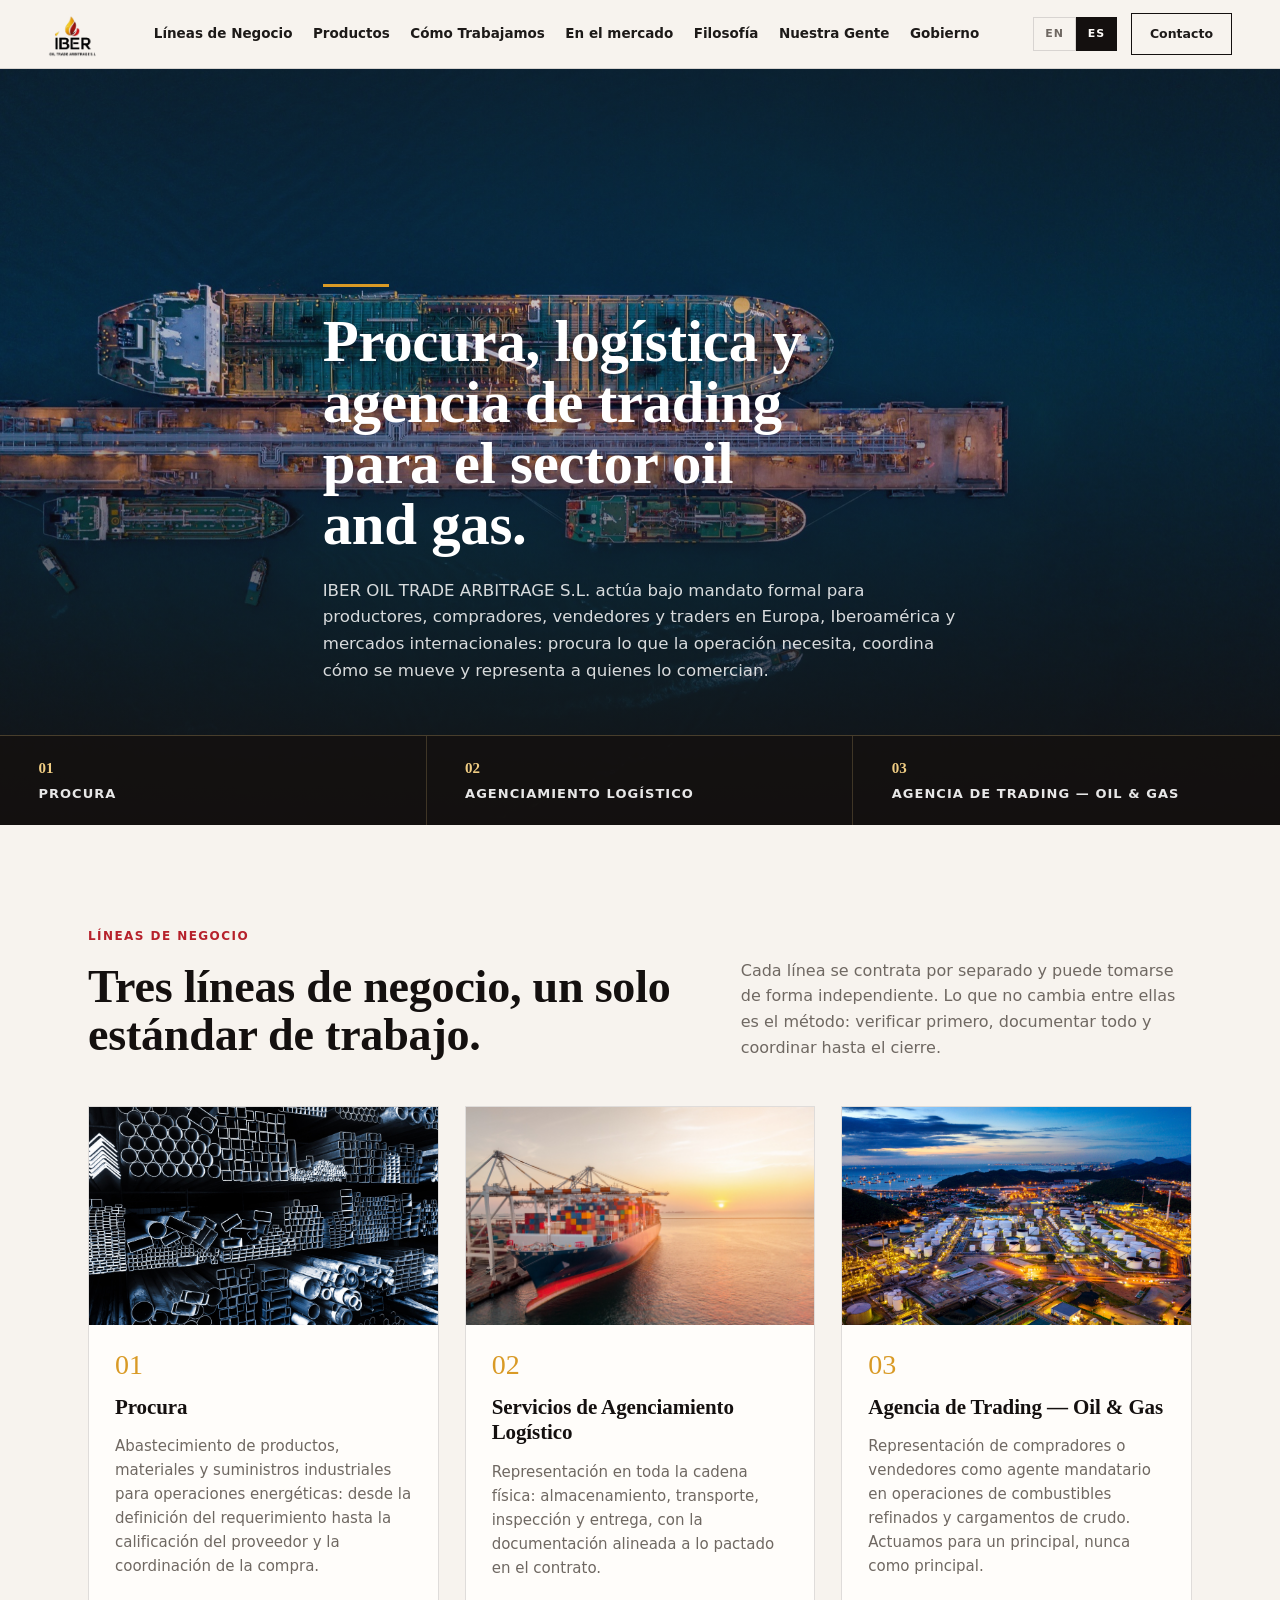
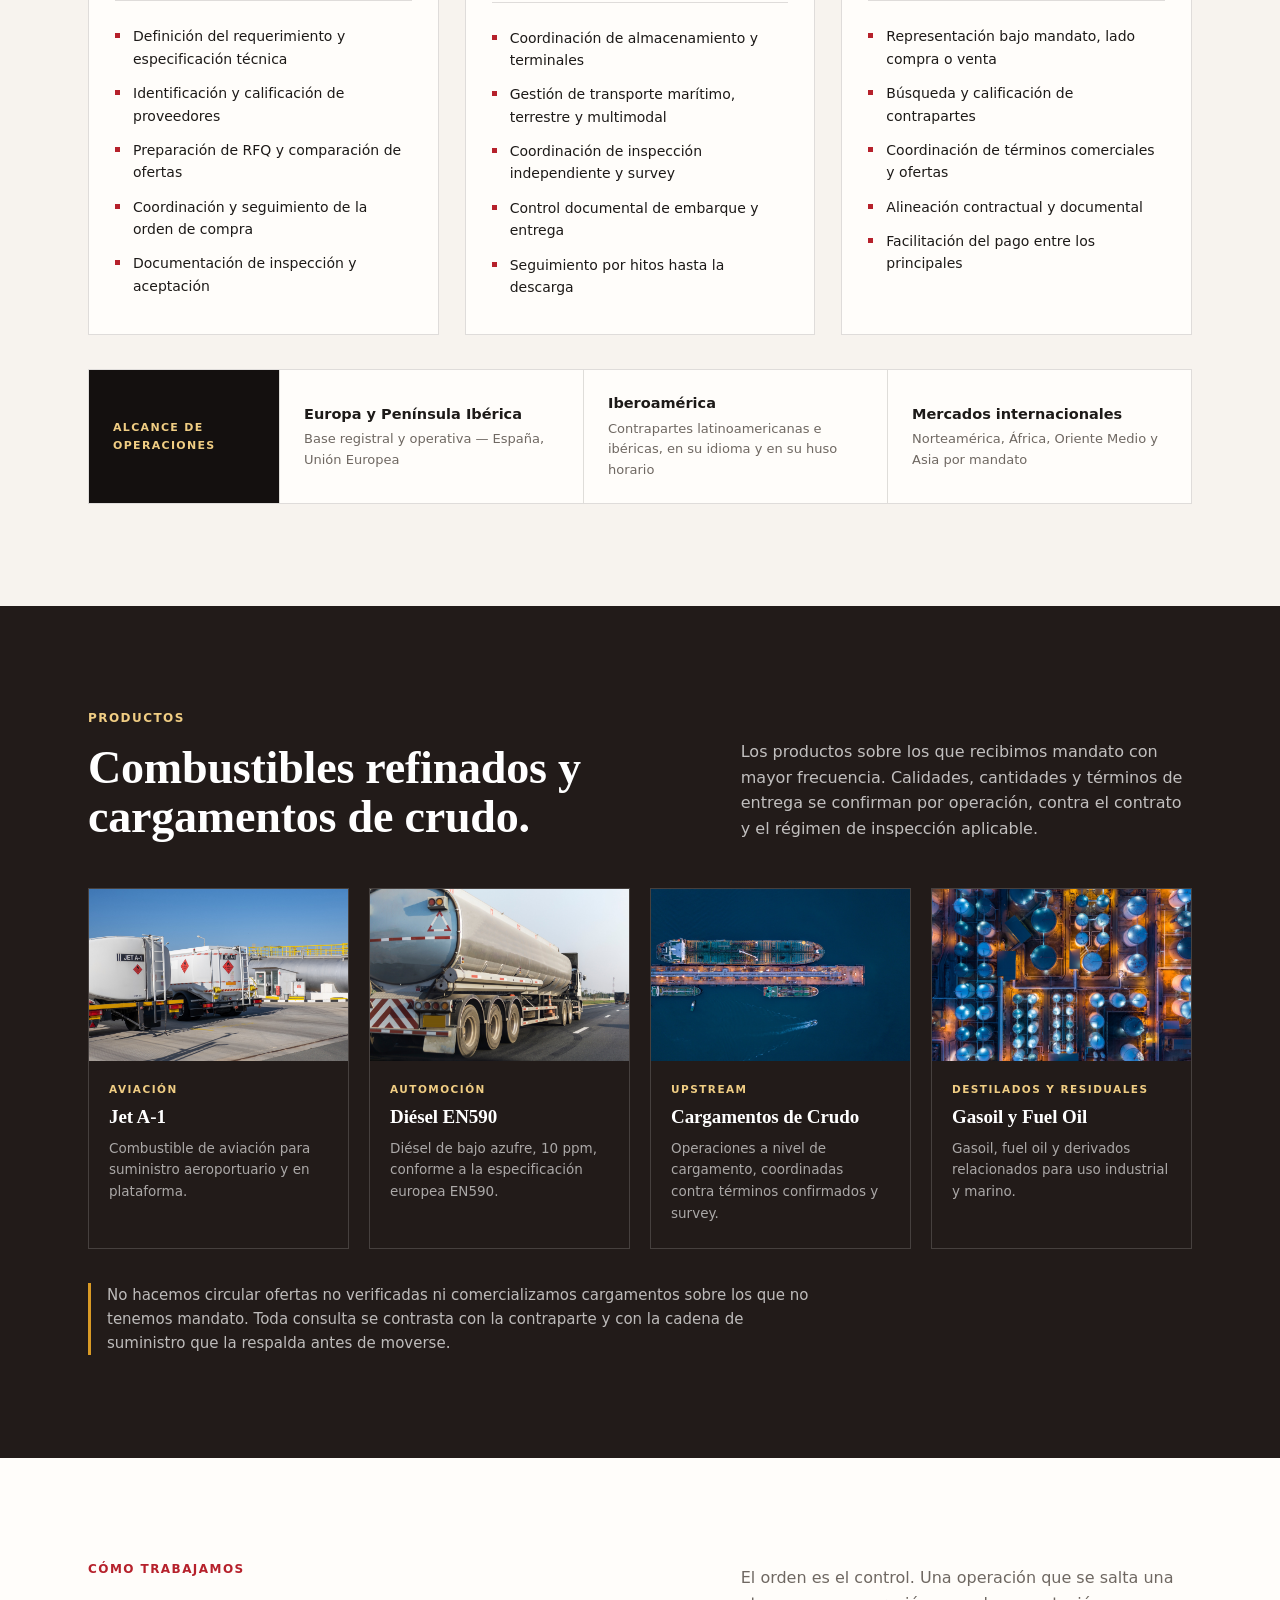
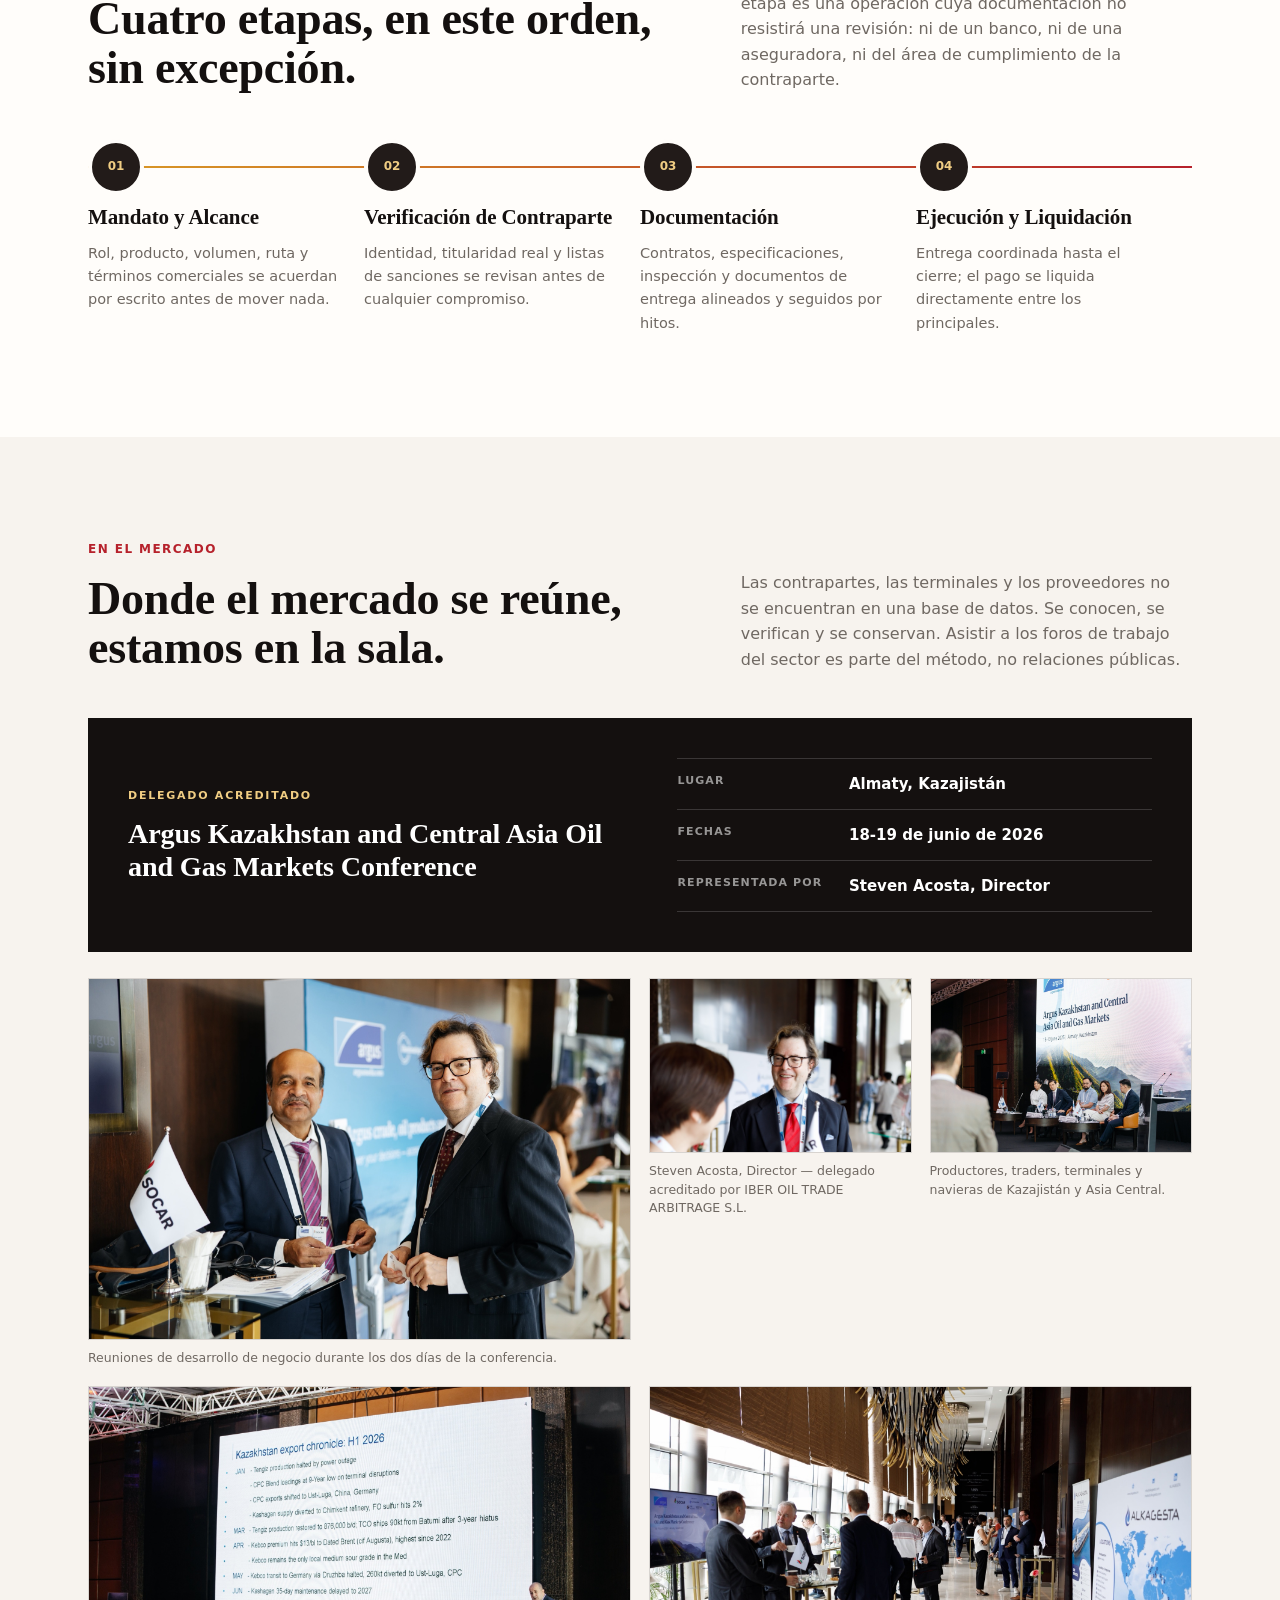
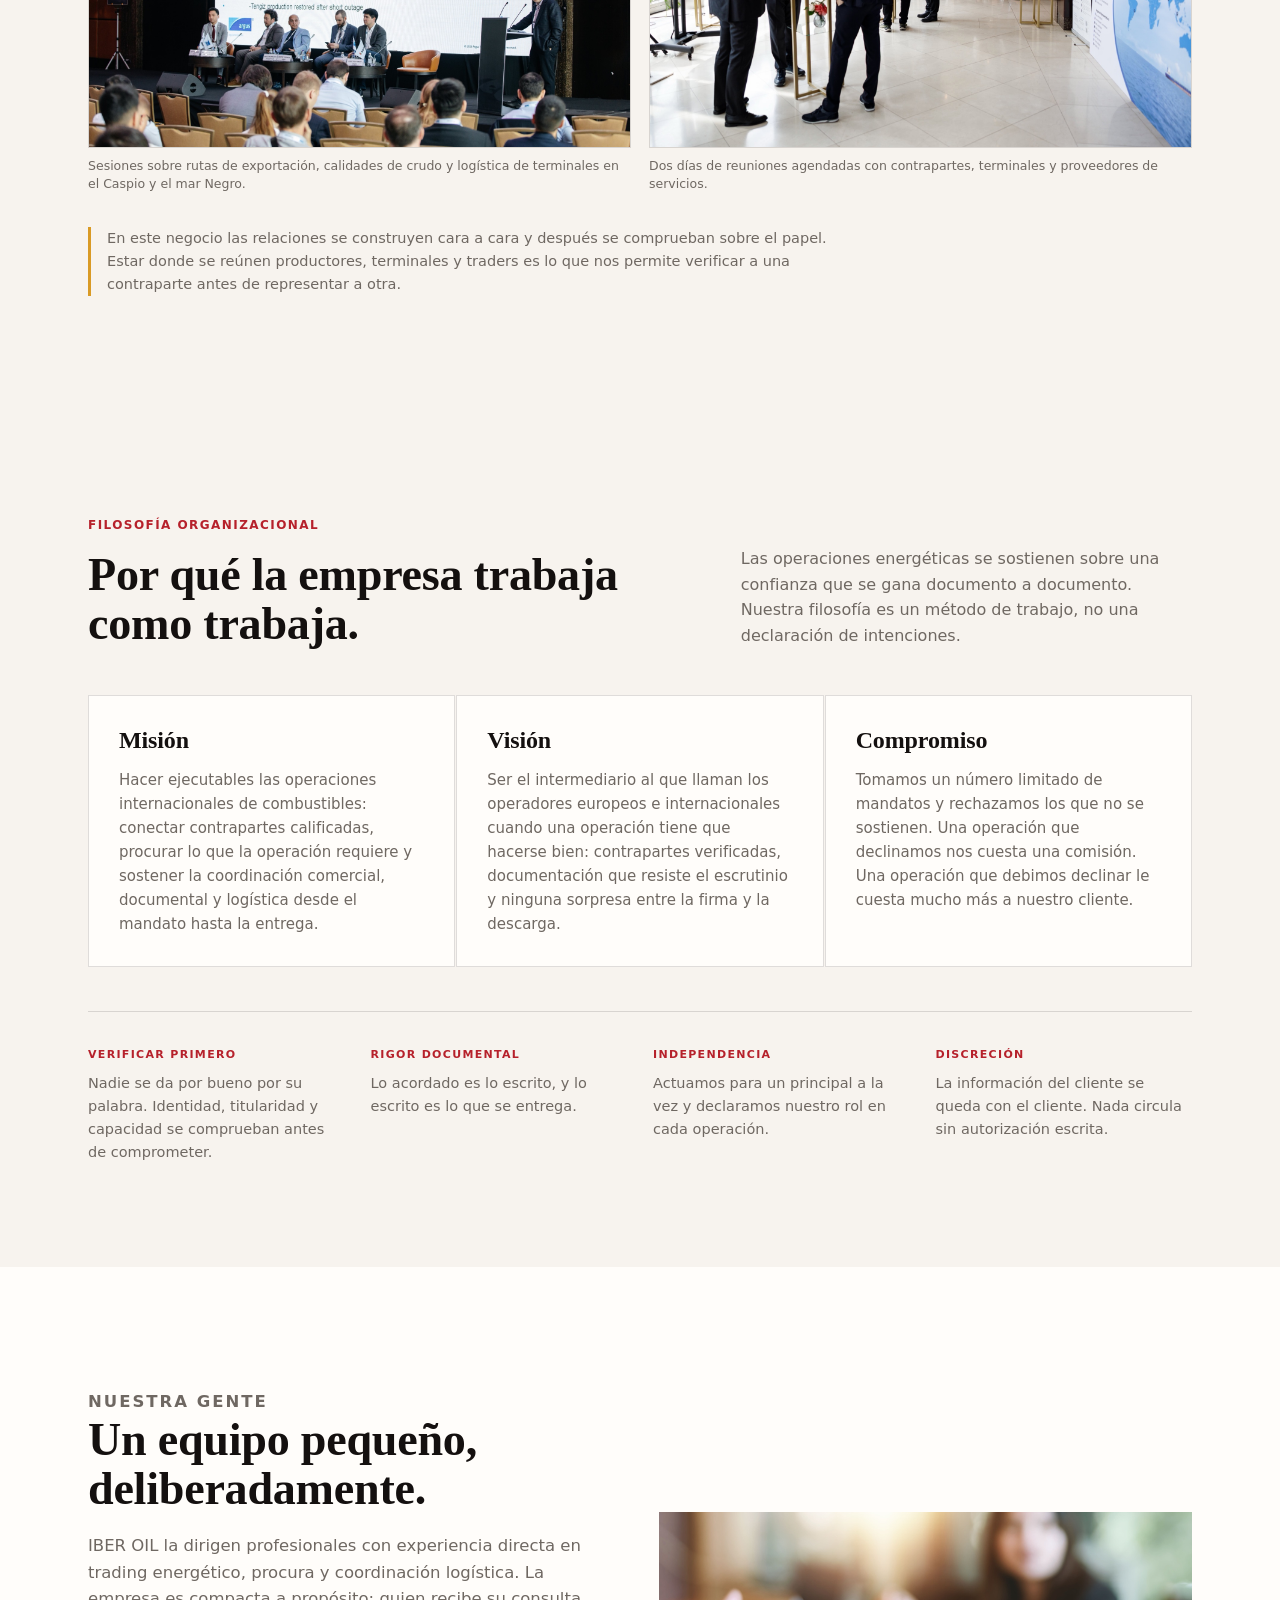
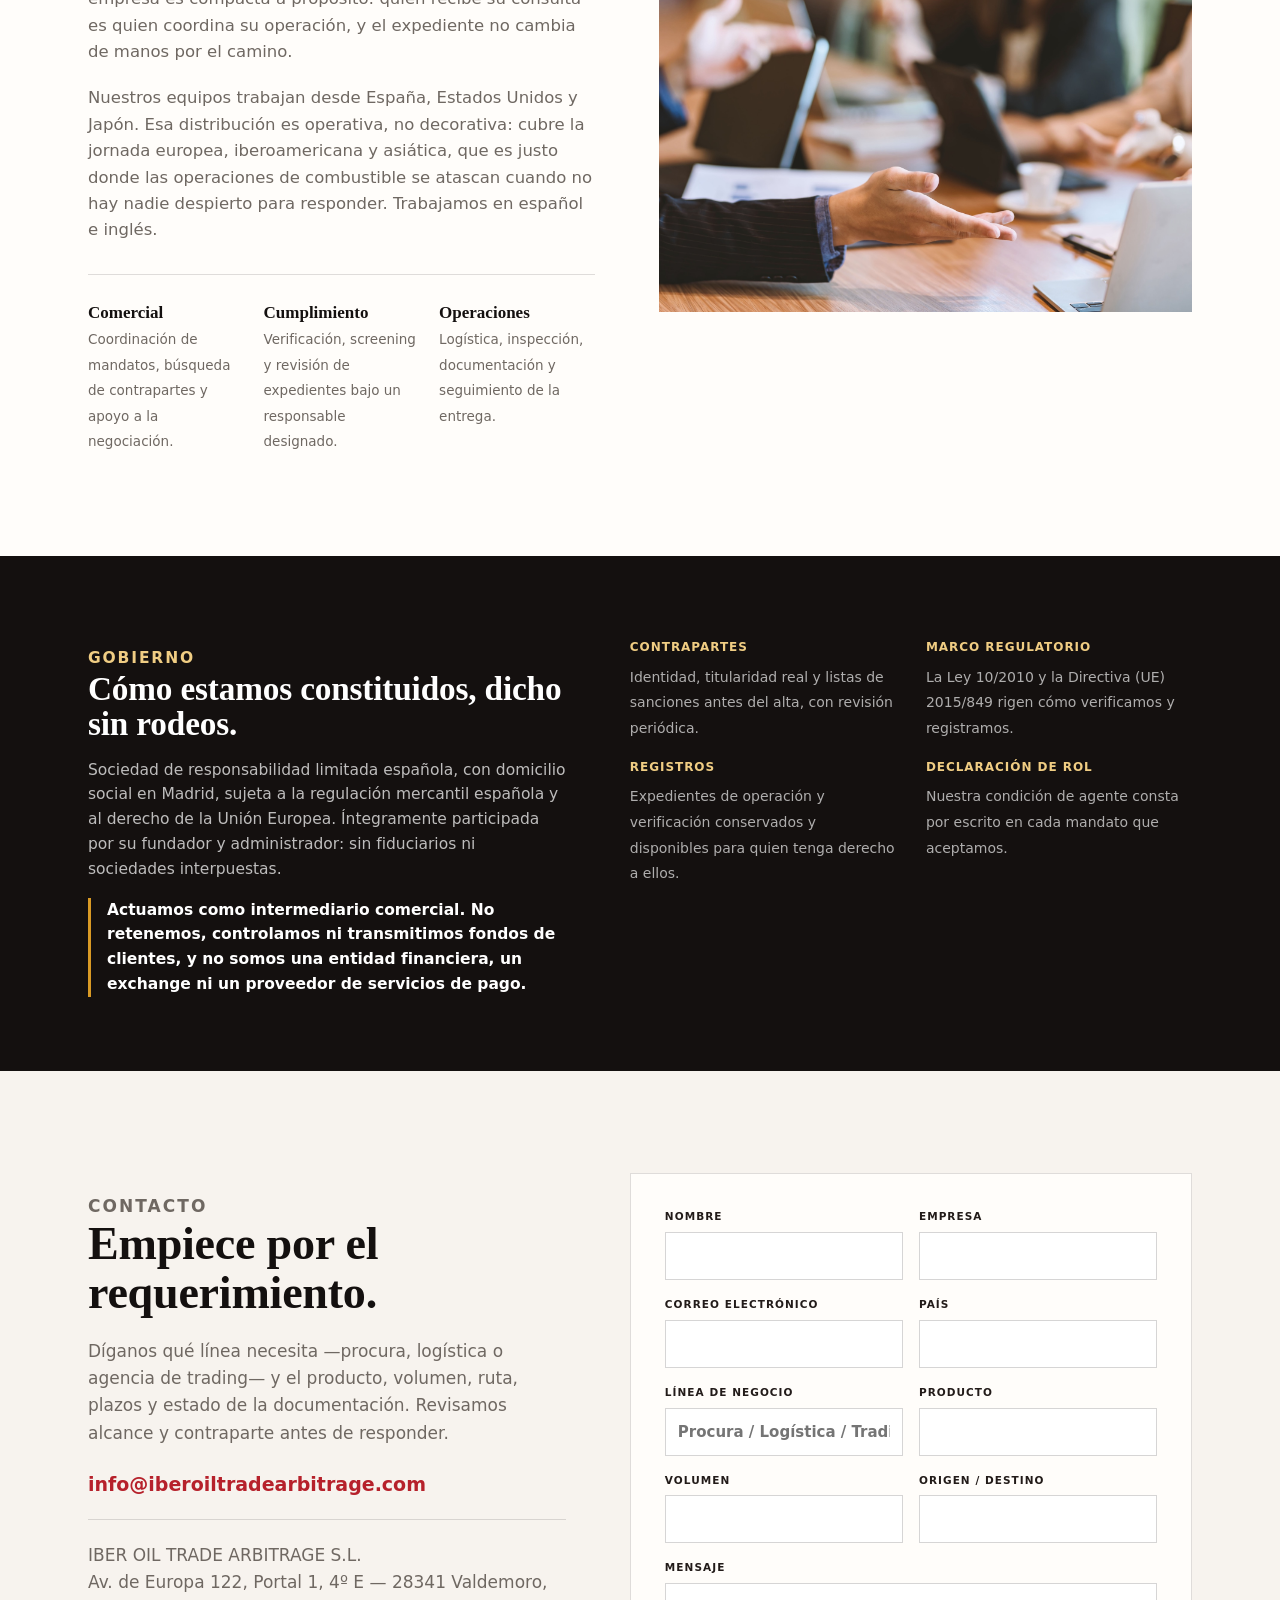
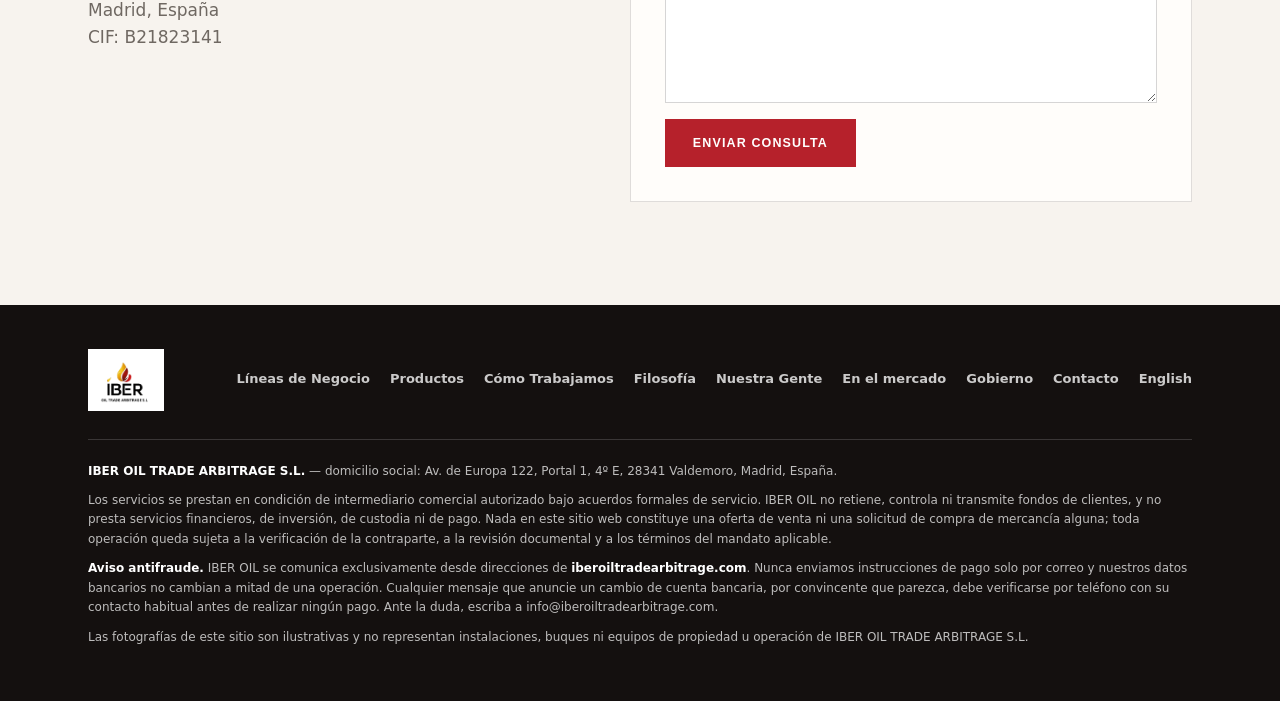
==== commit 024b823c: "Publish a role address for contact and add a fraud notice on payment instructions" ====
--- a/es.html
+++ b/es.html
@@ -10,14 +10,14 @@
     />
     <link rel="alternate" hreflang="es" href="./es.html" />
     <link rel="alternate" hreflang="en" href="./index.html" />
-    <link rel="canonical" href="https://iberoiltradearbitrage.github.io/es.html" />
+    <link rel="canonical" href="https://iberoiltradearbitrage.com/es.html" />
     <meta property="og:type" content="website" />
     <meta property="og:site_name" content="IBER OIL TRADE ARBITRAGE S.L." />
     <meta property="og:title" content="IBER OIL TRADE ARBITRAGE S.L. — Procura, Agenciamiento Logístico y Agencia de Trading en Oil &amp; Gas" />
     <meta property="og:description" content="Intermediario comercial autorizado bajo mandato formal: procura, agenciamiento logístico y agencia de trading de combustibles refinados y cargamentos de crudo. Madrid, España." />
-    <meta property="og:url" content="https://iberoiltradearbitrage.github.io/es.html" />
+    <meta property="og:url" content="https://iberoiltradearbitrage.com/es.html" />
     <meta property="og:locale" content="es_ES" />
-    <meta property="og:image" content="https://iberoiltradearbitrage.github.io/assets/hero-tanker-terminal.jpg" />
+    <meta property="og:image" content="https://iberoiltradearbitrage.com/assets/hero-tanker-terminal.jpg" />
     <meta name="twitter:card" content="summary_large_image" />
     <link rel="stylesheet" href="./styles.css" />
     <script type="application/ld+json">
@@ -26,9 +26,9 @@
       "@type": "Organization",
       "name": "IBER OIL TRADE ARBITRAGE S.L.",
       "legalName": "IBER OIL TRADE ARBITRAGE S.L.",
-      "url": "https://iberoiltradearbitrage.github.io/",
-      "logo": "https://iberoiltradearbitrage.github.io/assets/iber-oil-logo.png",
-      "email": "stevensales@iberoiltradearbitrage.com",
+      "url": "https://iberoiltradearbitrage.com/",
+      "logo": "https://iberoiltradearbitrage.com/assets/iber-oil-logo.png",
+      "email": "info@iberoiltradearbitrage.com",
       "vatID": "ESB21823141",
       "taxID": "B21823141",
       "description": "Authorised commercial intermediary for the oil and gas sector: procurement, logistics agency services and trading agency for refined fuels and crude cargoes.",
@@ -475,7 +475,7 @@
               Díganos qué línea necesita —procura, logística o agencia de trading— y el producto, volumen, ruta,
               plazos y estado de la documentación. Revisamos alcance y contraparte antes de responder.
             </p>
-            <a class="contact-mail" href="mailto:stevensales@iberoiltradearbitrage.com">stevensales@iberoiltradearbitrage.com</a>
+            <a class="contact-mail" href="mailto:info@iberoiltradearbitrage.com">info@iberoiltradearbitrage.com</a>
             <p class="office">
               IBER OIL TRADE ARBITRAGE S.L.<br />
               Av. de Europa 122, Portal 1, 4º E — 28341 Valdemoro, Madrid, España<br />
@@ -519,7 +519,12 @@
               Mensaje
               <textarea name="message" rows="4"></textarea>
             </label>
-            <button type="submit">Enviar consulta</button>
+            <label class="hp" aria-hidden="true">
+            Sitio web de la empresa
+            <input type="text" name="company_website" tabindex="-1" autocomplete="off" />
+          </label>
+          <input type="hidden" name="lang" value="es" />
+          <button type="submit">Enviar consulta</button>
             <p class="form-note" role="status" aria-live="polite"></p>
           </form>
         </div>
@@ -555,6 +560,13 @@
             contraparte, a la revisión documental y a los términos del mandato aplicable.
           </p>
           <p>
+            <strong>Aviso antifraude.</strong> IBER OIL se comunica exclusivamente desde direcciones de
+            <strong>iberoiltradearbitrage.com</strong>. Nunca enviamos instrucciones de pago solo por correo y
+            nuestros datos bancarios no cambian a mitad de una operación. Cualquier mensaje que anuncie un cambio de
+            cuenta bancaria, por convincente que parezca, debe verificarse por teléfono con su contacto habitual antes
+            de realizar ningún pago. Ante la duda, escriba a info@iberoiltradearbitrage.com.
+          </p>
+          <p>
             Las fotografías de este sitio son ilustrativas y no representan instalaciones, buques ni equipos de
             propiedad u operación de IBER OIL TRADE ARBITRAGE S.L.
           </p>
--- a/styles.css
+++ b/styles.css
@@ -843,6 +843,15 @@
   grid-column: 1 / -1;
 }
 
+/* Bot trap — off-screen, never shown to a visitor, never focusable. */
+.hp {
+  height: 0;
+  left: -9999px;
+  overflow: hidden;
+  position: absolute;
+  width: 0;
+}
+
 input,
 textarea {
   background: var(--white);
